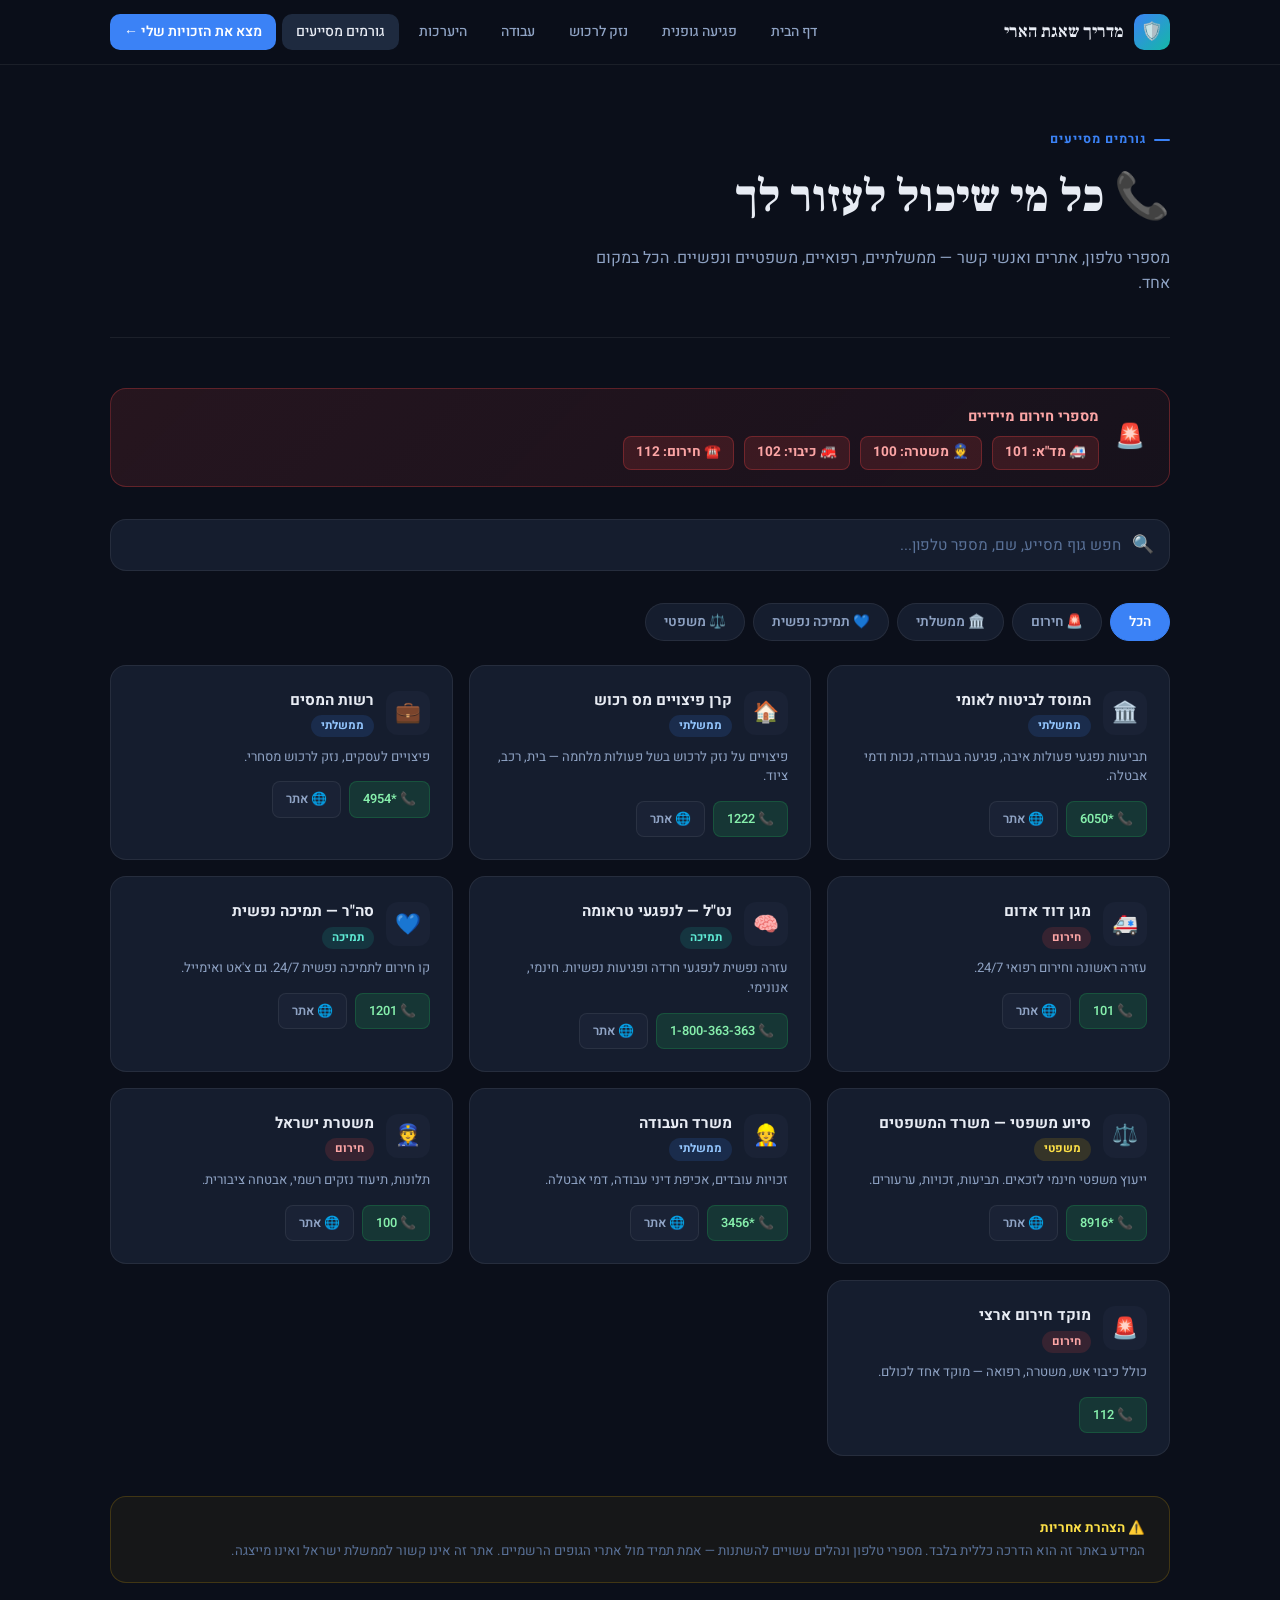
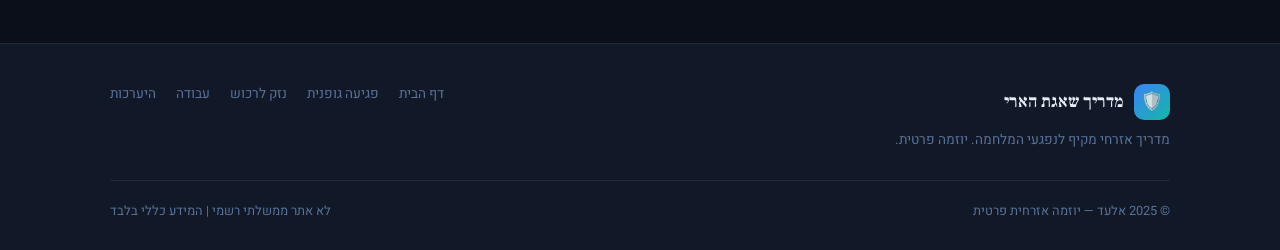
==== pages/contacts.html @ c68c6ce4 "Add files via upload" ====
<!DOCTYPE html>
<html lang="he" dir="rtl">
<head>
  <meta charset="UTF-8" />
  <meta name="viewport" content="width=device-width, initial-scale=1.0" />
  <title>גורמים מסייעים — מדריך שאגת הארי</title>
  <style>
/* ===== FONTS ===== */
@import url('https://fonts.googleapis.com/css2?family=Heebo:wght@300;400;500;600;700;800;900&family=Frank+Ruhl+Libre:wght@400;500;700;900&display=swap');

/* ===== VARIABLES ===== */
:root {
  --bg: #0b0f1a;
  --bg2: #111827;
  --bg3: #1a2235;
  --card: #151d2e;
  --card2: #1e2a3f;
  --border: rgba(255,255,255,0.07);
  --text: #e8ecf4;
  --text2: #8fa3c4;
  --text3: #5a7299;
  --blue: #3b82f6;
  --blue2: #1d4ed8;
  --teal: #14b8a6;
  --red: #ef4444;
  --orange: #f97316;
  --green: #22c55e;
  --yellow: #eab308;
  --gold: #f59e0b;
  --radius: 16px;
  --radius-sm: 10px;
  --shadow: 0 4px 24px rgba(0,0,0,0.4);
  --shadow-lg: 0 8px 48px rgba(0,0,0,0.6);
  --transition: 0.25s cubic-bezier(.4,0,.2,1);
  --font-display: 'Frank Ruhl Libre', serif;
  --font-body: 'Heebo', sans-serif;
}

/* ===== RESET ===== */
*, *::before, *::after { box-sizing: border-box; margin: 0; padding: 0; }
html { font-size: 16px; scroll-behavior: smooth; }
body {
  background: var(--bg);
  color: var(--text);
  font-family: var(--font-body);
  direction: rtl;
  line-height: 1.6;
  overflow-x: hidden;
}
a { color: inherit; text-decoration: none; }
ul { list-style: none; }
button { cursor: pointer; border: none; background: none; font-family: inherit; }
img { max-width: 100%; display: block; }

/* ===== SCROLLBAR ===== */
::-webkit-scrollbar { width: 6px; }
::-webkit-scrollbar-track { background: var(--bg); }
::-webkit-scrollbar-thumb { background: var(--border); border-radius: 3px; }

/* ===== LAYOUT ===== */
.container { max-width: 1100px; margin: 0 auto; padding: 0 20px; }
.section { padding: 60px 0; }
.section-sm { padding: 40px 0; }

/* ===== HEADER / NAV ===== */
.header {
  position: fixed;
  top: 0; left: 0; right: 0;
  z-index: 1000;
  background: rgba(11,15,26,0.92);
  backdrop-filter: blur(20px);
  border-bottom: 1px solid var(--border);
  transition: var(--transition);
}
.header-inner {
  display: flex;
  align-items: center;
  justify-content: space-between;
  height: 64px;
  gap: 20px;
}
.logo {
  display: flex;
  align-items: center;
  gap: 10px;
  font-family: var(--font-display);
  font-weight: 700;
  font-size: 1.1rem;
  color: var(--text);
  white-space: nowrap;
}
.logo-icon {
  width: 36px; height: 36px;
  background: linear-gradient(135deg, var(--blue), var(--teal));
  border-radius: 10px;
  display: flex; align-items: center; justify-content: center;
  font-size: 1.1rem;
}
.nav { display: flex; gap: 6px; align-items: center; }
.nav a {
  padding: 7px 14px;
  border-radius: var(--radius-sm);
  font-size: 0.875rem;
  font-weight: 500;
  color: var(--text2);
  transition: var(--transition);
}
.nav a:hover, .nav a.active {
  background: var(--card2);
  color: var(--text);
}
.nav-cta {
  background: var(--blue) !important;
  color: white !important;
  font-weight: 600 !important;
}
.nav-cta:hover { background: var(--blue2) !important; }
.nav-mobile-toggle {
  display: none;
  padding: 8px;
  border-radius: 8px;
  color: var(--text);
  font-size: 1.3rem;
}

/* ===== PAGE WRAPPER ===== */
.page-content { padding-top: 64px; }

/* ===== HERO ===== */
.hero {
  min-height: 92vh;
  display: flex;
  align-items: center;
  position: relative;
  overflow: hidden;
  padding: 80px 0 60px;
}
.hero-bg {
  position: absolute;
  inset: 0;
  background:
    radial-gradient(ellipse 80% 60% at 50% 0%, rgba(59,130,246,0.12) 0%, transparent 60%),
    radial-gradient(ellipse 50% 40% at 0% 100%, rgba(20,184,166,0.08) 0%, transparent 50%);
}
.hero-grid-lines {
  position: absolute;
  inset: 0;
  background-image:
    linear-gradient(rgba(255,255,255,0.02) 1px, transparent 1px),
    linear-gradient(90deg, rgba(255,255,255,0.02) 1px, transparent 1px);
  background-size: 60px 60px;
  mask-image: radial-gradient(ellipse 80% 80% at 50% 50%, black 0%, transparent 100%);
}
.hero-content {
  position: relative;
  z-index: 2;
  max-width: 720px;
}
.hero-badge {
  display: inline-flex;
  align-items: center;
  gap: 8px;
  background: rgba(59,130,246,0.15);
  border: 1px solid rgba(59,130,246,0.3);
  border-radius: 100px;
  padding: 6px 16px;
  font-size: 0.8rem;
  font-weight: 600;
  color: #93c5fd;
  margin-bottom: 24px;
  letter-spacing: 0.02em;
}
.hero-badge-dot {
  width: 6px; height: 6px;
  background: var(--blue);
  border-radius: 50%;
  animation: pulse 2s infinite;
}
@keyframes pulse {
  0%, 100% { opacity: 1; transform: scale(1); }
  50% { opacity: 0.5; transform: scale(0.8); }
}
.hero h1 {
  font-family: var(--font-display);
  font-size: clamp(2.2rem, 5vw, 3.5rem);
  font-weight: 900;
  line-height: 1.15;
  margin-bottom: 20px;
  color: var(--text);
}
.hero h1 span {
  background: linear-gradient(135deg, var(--blue), var(--teal));
  -webkit-background-clip: text;
  -webkit-text-fill-color: transparent;
  background-clip: text;
}
.hero-desc {
  font-size: 1.1rem;
  color: var(--text2);
  margin-bottom: 40px;
  max-width: 560px;
  line-height: 1.7;
}
.hero-actions { display: flex; gap: 12px; flex-wrap: wrap; margin-bottom: 48px; }
.btn {
  display: inline-flex; align-items: center; gap: 8px;
  padding: 13px 24px;
  border-radius: var(--radius-sm);
  font-weight: 600;
  font-size: 0.95rem;
  transition: var(--transition);
  cursor: pointer;
}
.btn-primary {
  background: var(--blue);
  color: white;
  box-shadow: 0 0 20px rgba(59,130,246,0.3);
}
.btn-primary:hover { background: var(--blue2); transform: translateY(-2px); box-shadow: 0 0 30px rgba(59,130,246,0.5); }
.btn-secondary {
  background: var(--card2);
  color: var(--text);
  border: 1px solid var(--border);
}
.btn-secondary:hover { background: var(--bg3); transform: translateY(-2px); }
.btn-danger { background: var(--red); color: white; }
.btn-danger:hover { background: #dc2626; transform: translateY(-2px); }
.btn-sm { padding: 8px 16px; font-size: 0.85rem; }

/* Quick action grid in hero */
.quick-actions {
  display: grid;
  grid-template-columns: repeat(auto-fill, minmax(180px, 1fr));
  gap: 12px;
}
.quick-action-btn {
  background: var(--card);
  border: 1px solid var(--border);
  border-radius: var(--radius);
  padding: 18px 16px;
  text-align: center;
  color: var(--text);
  transition: var(--transition);
  cursor: pointer;
  display: flex;
  flex-direction: column;
  align-items: center;
  gap: 10px;
}
.quick-action-btn:hover {
  background: var(--card2);
  border-color: rgba(59,130,246,0.4);
  transform: translateY(-3px);
  box-shadow: var(--shadow);
}
.quick-action-icon {
  font-size: 2rem;
  width: 52px; height: 52px;
  background: var(--bg3);
  border-radius: 14px;
  display: flex; align-items: center; justify-content: center;
}
.quick-action-label {
  font-size: 0.875rem;
  font-weight: 600;
  line-height: 1.3;
}

/* ===== CARDS ===== */
.card {
  background: var(--card);
  border: 1px solid var(--border);
  border-radius: var(--radius);
  padding: 28px;
  transition: var(--transition);
}
.card:hover {
  border-color: rgba(59,130,246,0.25);
  background: var(--card2);
}
.card-icon {
  font-size: 2rem;
  margin-bottom: 14px;
}
.card h3 {
  font-family: var(--font-display);
  font-size: 1.2rem;
  font-weight: 700;
  margin-bottom: 8px;
  color: var(--text);
}
.card p {
  font-size: 0.9rem;
  color: var(--text2);
  line-height: 1.6;
}
.card-grid {
  display: grid;
  grid-template-columns: repeat(auto-fill, minmax(280px, 1fr));
  gap: 20px;
}
.card-grid-2 {
  display: grid;
  grid-template-columns: repeat(auto-fill, minmax(340px, 1fr));
  gap: 20px;
}

/* ===== SECTION HEADER ===== */
.section-header { margin-bottom: 40px; }
.section-tag {
  display: inline-flex;
  align-items: center;
  gap: 8px;
  font-size: 0.78rem;
  font-weight: 700;
  letter-spacing: 0.08em;
  text-transform: uppercase;
  color: var(--blue);
  margin-bottom: 12px;
}
.section-tag::before {
  content: '';
  display: block;
  width: 16px; height: 2px;
  background: var(--blue);
  border-radius: 2px;
}
.section-header h2 {
  font-family: var(--font-display);
  font-size: clamp(1.6rem, 3vw, 2.3rem);
  font-weight: 900;
  margin-bottom: 12px;
  line-height: 1.2;
}
.section-header p {
  color: var(--text2);
  font-size: 1rem;
  max-width: 560px;
}

/* ===== WIZARD ===== */
.wizard-wrap {
  background: var(--card);
  border: 1px solid var(--border);
  border-radius: 24px;
  overflow: hidden;
  box-shadow: var(--shadow-lg);
}
.wizard-header {
  background: linear-gradient(135deg, var(--blue2), var(--blue));
  padding: 28px 32px;
  display: flex;
  align-items: center;
  gap: 14px;
}
.wizard-header h3 {
  font-family: var(--font-display);
  font-size: 1.3rem;
  font-weight: 700;
  color: white;
}
.wizard-header p { font-size: 0.875rem; color: rgba(255,255,255,0.7); margin-top: 2px; }
.wizard-body { padding: 32px; }
.wizard-progress {
  height: 4px;
  background: var(--bg3);
  border-radius: 2px;
  margin-bottom: 28px;
}
.wizard-progress-bar {
  height: 100%;
  background: linear-gradient(90deg, var(--blue), var(--teal));
  border-radius: 2px;
  transition: width 0.5s cubic-bezier(.4,0,.2,1);
}
.wizard-question {
  font-family: var(--font-display);
  font-size: 1.15rem;
  font-weight: 700;
  margin-bottom: 20px;
  color: var(--text);
}
.wizard-options { display: flex; flex-direction: column; gap: 10px; }
.wizard-option {
  background: var(--bg3);
  border: 1.5px solid var(--border);
  border-radius: var(--radius-sm);
  padding: 14px 18px;
  display: flex;
  align-items: center;
  gap: 14px;
  cursor: pointer;
  transition: var(--transition);
  text-align: right;
  font-size: 0.95rem;
  font-weight: 500;
  color: var(--text);
}
.wizard-option:hover {
  background: var(--card2);
  border-color: var(--blue);
  transform: translateX(-4px);
}
.wizard-option-icon { font-size: 1.4rem; flex-shrink: 0; }
.wizard-back {
  margin-top: 20px;
  color: var(--text3);
  font-size: 0.85rem;
  display: flex;
  align-items: center;
  gap: 6px;
  background: none;
  border: none;
  cursor: pointer;
  transition: var(--transition);
}
.wizard-back:hover { color: var(--text2); }

/* Wizard result */
.wizard-result { animation: fadeInUp 0.4s ease; }
@keyframes fadeInUp {
  from { opacity: 0; transform: translateY(20px); }
  to { opacity: 1; transform: translateY(0); }
}
.result-header {
  display: flex; align-items: center; gap: 14px;
  margin-bottom: 24px;
}
.result-icon {
  font-size: 2.5rem;
  width: 64px; height: 64px;
  background: var(--bg3);
  border-radius: 18px;
  display: flex; align-items: center; justify-content: center;
  flex-shrink: 0;
}
.result-title { font-family: var(--font-display); font-size: 1.4rem; font-weight: 900; }
.result-subtitle { font-size: 0.9rem; color: var(--text2); margin-top: 4px; }
.step-list { display: flex; flex-direction: column; gap: 10px; margin: 20px 0; }
.step-item {
  display: flex; align-items: flex-start; gap: 14px;
  background: var(--bg3);
  border-radius: var(--radius-sm);
  padding: 14px 16px;
  border-right: 3px solid var(--blue);
}
.step-num {
  width: 26px; height: 26px; min-width: 26px;
  background: var(--blue);
  border-radius: 50%;
  display: flex; align-items: center; justify-content: center;
  font-size: 0.78rem;
  font-weight: 700;
  color: white;
}
.step-text { font-size: 0.9rem; line-height: 1.5; }
.step-text strong { color: var(--text); display: block; margin-bottom: 2px; }
.step-text span { color: var(--text2); }
.result-contacts { display: flex; gap: 10px; flex-wrap: wrap; margin-top: 20px; }
.contact-chip {
  display: inline-flex; align-items: center; gap: 6px;
  background: var(--bg3);
  border: 1px solid var(--border);
  border-radius: 100px;
  padding: 6px 14px;
  font-size: 0.82rem;
  font-weight: 600;
  color: var(--text2);
  transition: var(--transition);
}
.contact-chip:hover {
  background: var(--card2);
  color: var(--text);
  border-color: var(--blue);
}
.contact-chip .chip-phone { color: var(--blue); font-weight: 700; }

/* ===== ALERT BANNER ===== */
.alert-banner {
  background: linear-gradient(135deg, rgba(239,68,68,0.12), rgba(239,68,68,0.05));
  border: 1px solid rgba(239,68,68,0.3);
  border-radius: var(--radius);
  padding: 16px 24px;
  display: flex;
  align-items: center;
  gap: 16px;
  margin-bottom: 32px;
}
.alert-banner-icon { font-size: 1.5rem; flex-shrink: 0; }
.alert-banner-text { font-size: 0.9rem; color: var(--text2); }
.alert-banner-text strong { color: #fca5a5; display: block; margin-bottom: 2px; }
.emergency-numbers { display: flex; gap: 10px; flex-wrap: wrap; margin-top: 10px; }
.emergency-num {
  display: inline-flex; align-items: center; gap: 6px;
  background: rgba(239,68,68,0.15);
  border: 1px solid rgba(239,68,68,0.3);
  border-radius: 8px;
  padding: 5px 12px;
  font-size: 0.85rem;
  font-weight: 700;
  color: #fca5a5;
}

/* ===== CONTACTS GRID ===== */
.contacts-grid {
  display: grid;
  grid-template-columns: repeat(auto-fill, minmax(260px, 1fr));
  gap: 16px;
}
.contact-card {
  background: var(--card);
  border: 1px solid var(--border);
  border-radius: var(--radius);
  padding: 22px;
  transition: var(--transition);
  display: flex;
  flex-direction: column;
  gap: 10px;
}
.contact-card:hover {
  background: var(--card2);
  border-color: rgba(59,130,246,0.3);
  transform: translateY(-3px);
  box-shadow: var(--shadow);
}
.contact-card-header { display: flex; align-items: center; gap: 12px; }
.contact-card-icon {
  font-size: 1.3rem;
  width: 44px; height: 44px;
  background: var(--bg3);
  border-radius: 12px;
  display: flex; align-items: center; justify-content: center;
}
.contact-card-name { font-weight: 700; font-size: 0.95rem; }
.contact-card-desc { font-size: 0.82rem; color: var(--text2); line-height: 1.5; }
.contact-card-actions { display: flex; gap: 8px; margin-top: 4px; }
.contact-btn {
  display: inline-flex; align-items: center; gap: 5px;
  padding: 7px 13px;
  border-radius: 8px;
  font-size: 0.8rem;
  font-weight: 600;
  transition: var(--transition);
}
.contact-btn-call {
  background: rgba(34,197,94,0.15);
  color: #86efac;
  border: 1px solid rgba(34,197,94,0.2);
}
.contact-btn-call:hover { background: rgba(34,197,94,0.25); }
.contact-btn-web {
  background: var(--bg3);
  color: var(--text2);
  border: 1px solid var(--border);
}
.contact-btn-web:hover { background: var(--card2); color: var(--text); }
.contact-category-badge {
  display: inline-block;
  padding: 2px 10px;
  border-radius: 100px;
  font-size: 0.72rem;
  font-weight: 700;
  margin-top: 2px;
}
.cat-ממשלתי { background: rgba(59,130,246,0.15); color: #93c5fd; }
.cat-חירום { background: rgba(239,68,68,0.15); color: #fca5a5; }
.cat-תמיכה { background: rgba(20,184,166,0.15); color: #5eead4; }
.cat-משפטי { background: rgba(234,179,8,0.15); color: #fde047; }

/* ===== FILTER TABS ===== */
.filter-tabs { display: flex; gap: 8px; flex-wrap: wrap; margin-bottom: 24px; }
.filter-tab {
  padding: 8px 18px;
  border-radius: 100px;
  font-size: 0.85rem;
  font-weight: 600;
  background: var(--card);
  border: 1px solid var(--border);
  color: var(--text2);
  cursor: pointer;
  transition: var(--transition);
}
.filter-tab:hover, .filter-tab.active {
  background: var(--blue);
  color: white;
  border-color: var(--blue);
}

/* ===== FAQ ===== */
.faq-list { display: flex; flex-direction: column; gap: 8px; }
.faq-item {
  background: var(--card);
  border: 1px solid var(--border);
  border-radius: var(--radius-sm);
  overflow: hidden;
  transition: var(--transition);
}
.faq-item.open { border-color: rgba(59,130,246,0.3); }
.faq-question {
  padding: 18px 22px;
  display: flex;
  justify-content: space-between;
  align-items: center;
  cursor: pointer;
  font-weight: 600;
  font-size: 0.95rem;
  gap: 12px;
  transition: var(--transition);
}
.faq-question:hover { background: var(--card2); }
.faq-chevron {
  flex-shrink: 0;
  width: 24px; height: 24px;
  background: var(--bg3);
  border-radius: 6px;
  display: flex; align-items: center; justify-content: center;
  font-size: 0.7rem;
  color: var(--text3);
  transition: transform var(--transition);
}
.faq-item.open .faq-chevron { transform: rotate(180deg); color: var(--blue); background: rgba(59,130,246,0.15); }
.faq-answer {
  display: none;
  padding: 0 22px 18px;
  font-size: 0.9rem;
  color: var(--text2);
  line-height: 1.7;
  border-top: 1px solid var(--border);
  padding-top: 16px;
}
.faq-item.open .faq-answer { display: block; }

/* ===== CHECKLIST ===== */
.checklist { display: flex; flex-direction: column; gap: 10px; }
.checklist-item {
  display: flex; align-items: flex-start; gap: 12px;
  padding: 14px 16px;
  background: var(--card);
  border: 1px solid var(--border);
  border-radius: var(--radius-sm);
  cursor: pointer;
  transition: var(--transition);
}
.checklist-item.done { opacity: 0.5; }
.checklist-item.done .checklist-label { text-decoration: line-through; color: var(--text3); }
.checklist-box {
  width: 22px; height: 22px; min-width: 22px;
  border: 2px solid var(--border);
  border-radius: 6px;
  display: flex; align-items: center; justify-content: center;
  transition: var(--transition);
  margin-top: 1px;
}
.checklist-item.done .checklist-box {
  background: var(--green);
  border-color: var(--green);
}
.checklist-label { font-size: 0.9rem; line-height: 1.5; }

/* ===== TIMELINE ===== */
.timeline { position: relative; padding-right: 28px; }
.timeline::before {
  content: '';
  position: absolute;
  right: 9px; top: 0; bottom: 0;
  width: 2px;
  background: linear-gradient(to bottom, var(--blue), var(--teal), transparent);
}
.timeline-item {
  position: relative;
  padding-bottom: 28px;
}
.timeline-item::before {
  content: '';
  position: absolute;
  right: -28px;
  top: 4px;
  width: 12px; height: 12px;
  background: var(--blue);
  border-radius: 50%;
  border: 2px solid var(--bg);
}
.timeline-time {
  font-size: 0.78rem;
  font-weight: 700;
  color: var(--blue);
  letter-spacing: 0.04em;
  margin-bottom: 4px;
}
.timeline-title { font-weight: 700; margin-bottom: 4px; }
.timeline-desc { font-size: 0.88rem; color: var(--text2); line-height: 1.6; }

/* ===== SEARCH ===== */
.search-bar {
  position: relative;
  margin-bottom: 32px;
}
.search-input {
  width: 100%;
  background: var(--card);
  border: 1px solid var(--border);
  border-radius: var(--radius);
  padding: 14px 48px 14px 18px;
  font-family: var(--font-body);
  font-size: 0.95rem;
  color: var(--text);
  transition: var(--transition);
  direction: rtl;
}
.search-input:focus {
  outline: none;
  border-color: var(--blue);
  box-shadow: 0 0 0 3px rgba(59,130,246,0.1);
}
.search-input::placeholder { color: var(--text3); }
.search-icon {
  position: absolute;
  right: 16px; top: 50%;
  transform: translateY(-50%);
  color: var(--text3);
  pointer-events: none;
  font-size: 1.1rem;
}

/* ===== DISCLAIMER ===== */
.disclaimer {
  background: rgba(234,179,8,0.05);
  border: 1px solid rgba(234,179,8,0.2);
  border-radius: var(--radius);
  padding: 20px 24px;
  font-size: 0.83rem;
  color: var(--text3);
  line-height: 1.7;
}
.disclaimer strong { color: #fde047; }

/* ===== FOOTER ===== */
footer {
  background: var(--bg2);
  border-top: 1px solid var(--border);
  padding: 40px 0 28px;
  margin-top: 60px;
}
.footer-inner {
  display: grid;
  grid-template-columns: 1fr auto;
  gap: 40px;
  align-items: start;
  margin-bottom: 28px;
}
.footer-brand p {
  font-size: 0.85rem;
  color: var(--text3);
  margin-top: 10px;
  max-width: 340px;
  line-height: 1.6;
}
.footer-links { display: flex; gap: 20px; flex-wrap: wrap; }
.footer-links a {
  font-size: 0.85rem;
  color: var(--text3);
  transition: var(--transition);
}
.footer-links a:hover { color: var(--text2); }
.footer-bottom {
  border-top: 1px solid var(--border);
  padding-top: 20px;
  display: flex;
  justify-content: space-between;
  align-items: center;
  font-size: 0.8rem;
  color: var(--text3);
  flex-wrap: wrap;
  gap: 10px;
}

/* ===== PAGES ===== */
.page-hero {
  padding: 60px 0 40px;
  border-bottom: 1px solid var(--border);
  margin-bottom: 50px;
}
.page-hero h1 {
  font-family: var(--font-display);
  font-size: clamp(1.8rem, 4vw, 2.8rem);
  font-weight: 900;
  margin-bottom: 12px;
}
.page-hero p { color: var(--text2); max-width: 600px; }

/* Incident page */
.incident-page-wrap {
  display: grid;
  grid-template-columns: 280px 1fr;
  gap: 32px;
  align-items: start;
}
.incident-sidebar {
  background: var(--card);
  border: 1px solid var(--border);
  border-radius: var(--radius);
  padding: 20px;
  position: sticky;
  top: 84px;
}
.incident-sidebar h4 {
  font-size: 0.8rem;
  font-weight: 700;
  letter-spacing: 0.06em;
  text-transform: uppercase;
  color: var(--text3);
  margin-bottom: 14px;
}
.sidebar-nav-link {
  display: flex;
  align-items: center;
  gap: 10px;
  padding: 9px 12px;
  border-radius: 8px;
  font-size: 0.875rem;
  font-weight: 500;
  color: var(--text2);
  transition: var(--transition);
  margin-bottom: 2px;
}
.sidebar-nav-link:hover, .sidebar-nav-link.active {
  background: var(--bg3);
  color: var(--text);
}
.sidebar-nav-link.active { border-right: 3px solid var(--blue); }

/* Content blocks */
.content-section { margin-bottom: 40px; }
.content-section h3 {
  font-family: var(--font-display);
  font-size: 1.25rem;
  font-weight: 800;
  margin-bottom: 16px;
  color: var(--text);
  display: flex;
  align-items: center;
  gap: 10px;
}
.info-box {
  background: rgba(59,130,246,0.08);
  border: 1px solid rgba(59,130,246,0.2);
  border-radius: var(--radius-sm);
  padding: 16px 20px;
  font-size: 0.9rem;
  color: var(--text2);
  line-height: 1.7;
  margin-bottom: 16px;
}
.info-box.warning {
  background: rgba(249,115,22,0.08);
  border-color: rgba(249,115,22,0.25);
}
.info-box.danger {
  background: rgba(239,68,68,0.08);
  border-color: rgba(239,68,68,0.25);
}
.info-box.success {
  background: rgba(34,197,94,0.08);
  border-color: rgba(34,197,94,0.25);
}

/* ===== PREP PAGE GRID ===== */
.prep-grid {
  display: grid;
  grid-template-columns: repeat(auto-fill, minmax(240px, 1fr));
  gap: 16px;
}
.prep-card {
  background: var(--card);
  border: 1px solid var(--border);
  border-radius: var(--radius);
  padding: 22px;
  transition: var(--transition);
}
.prep-card:hover {
  background: var(--card2);
  border-color: rgba(20,184,166,0.3);
  transform: translateY(-3px);
}
.prep-card-icon {
  font-size: 1.8rem;
  margin-bottom: 12px;
  display: block;
}
.prep-card h4 { font-weight: 700; margin-bottom: 8px; }
.prep-card ul { list-style: none; }
.prep-card ul li {
  font-size: 0.85rem;
  color: var(--text2);
  padding: 4px 0;
  display: flex;
  align-items: flex-start;
  gap: 6px;
}
.prep-card ul li::before { content: '✓'; color: var(--teal); flex-shrink: 0; margin-top: 1px; }

/* ===== STATS BAR ===== */
.stats-bar {
  display: grid;
  grid-template-columns: repeat(auto-fit, minmax(160px, 1fr));
  gap: 1px;
  background: var(--border);
  border: 1px solid var(--border);
  border-radius: var(--radius);
  overflow: hidden;
  margin-bottom: 48px;
}
.stat-item {
  background: var(--card);
  padding: 22px;
  text-align: center;
}
.stat-num {
  font-family: var(--font-display);
  font-size: 2rem;
  font-weight: 900;
  color: var(--text);
  display: block;
}
.stat-label { font-size: 0.8rem; color: var(--text3); margin-top: 4px; }

/* ===== MOBILE MENU ===== */
.mobile-nav {
  display: none;
  position: fixed;
  inset: 0;
  z-index: 999;
  background: rgba(11,15,26,0.97);
  backdrop-filter: blur(20px);
  flex-direction: column;
  align-items: center;
  justify-content: center;
  gap: 12px;
}
.mobile-nav.open { display: flex; }
.mobile-nav a {
  font-family: var(--font-display);
  font-size: 1.5rem;
  font-weight: 700;
  color: var(--text2);
  transition: var(--transition);
}
.mobile-nav a:hover { color: var(--text); }
.mobile-nav-close {
  position: absolute;
  top: 20px; left: 20px;
  font-size: 1.4rem;
  color: var(--text3);
  cursor: pointer;
}

/* ===== ANIMATIONS ===== */
.fade-in {
  opacity: 0;
  transform: translateY(20px);
  animation: fadeInUp 0.5s ease forwards;
}
.fade-in-delay-1 { animation-delay: 0.1s; }
.fade-in-delay-2 { animation-delay: 0.2s; }
.fade-in-delay-3 { animation-delay: 0.3s; }

/* ===== UTILITIES ===== */
.text-center { text-align: center; }
.mb-8 { margin-bottom: 8px; }
.mb-16 { margin-bottom: 16px; }
.mb-24 { margin-bottom: 24px; }
.mb-32 { margin-bottom: 32px; }
.mt-20 { margin-top: 20px; }
.hidden { display: none !important; }

/* ===== RESPONSIVE ===== */
@media (max-width: 900px) {
  .incident-page-wrap { grid-template-columns: 1fr; }
  .incident-sidebar { position: static; }
}
@media (max-width: 768px) {
  .nav { display: none; }
  .nav-mobile-toggle { display: block; }
  .hero { padding-top: 40px; }
  .hero h1 { font-size: 2rem; }
  .footer-inner { grid-template-columns: 1fr; }
  .stats-bar { grid-template-columns: repeat(2, 1fr); }
  .quick-actions { grid-template-columns: repeat(2, 1fr); }
}
@media (max-width: 480px) {
  .container { padding: 0 16px; }
  .card { padding: 20px; }
  .wizard-body { padding: 20px; }
  .quick-actions { grid-template-columns: repeat(2, 1fr); }
  .stats-bar { grid-template-columns: repeat(2, 1fr); }
  .hero-actions { flex-direction: column; }
  .hero-actions .btn { justify-content: center; }
}

/* ===== PRINT STYLES ===== */
@media print {
  .header, footer, .wizard-wrap, .hero-bg, .hero-grid-lines { display: none !important; }
  body { background: white; color: black; }
  .card, .checklist-item { background: #f5f5f5; border: 1px solid #ddd; }
}

</style>
  <link rel="icon" href="data:image/svg+xml,<svg xmlns='http://www.w3.org/2000/svg' viewBox='0 0 100 100'><text y='.9em' font-size='90'>🛡️</text></svg>" />
</head>
<body>

<header class="header">
  <div class="container">
    <div class="header-inner">
      <a href="../index.html" class="logo">
        <div class="logo-icon">🛡️</div>
        מדריך שאגת הארי
      </a>
      <nav class="nav">
        <a href="../index.html">דף הבית</a>
        <a href="injury.html">פגיעה גופנית</a>
        <a href="property.html">נזק לרכוש</a>
        <a href="work.html">עבודה</a>
        <a href="prepare.html">היערכות</a>
        <a href="contacts.html" class="active">גורמים מסייעים</a>
        <a href="../index.html#wizard" class="nav-cta btn">מצא את הזכויות שלי ←</a>
      </nav>
      <button class="nav-mobile-toggle">☰</button>
    </div>
  </div>
</header>

<div class="mobile-nav" id="mobile-nav">
  <span class="mobile-nav-close">✕</span>
  <a href="../index.html">דף הבית</a>
  <a href="injury.html">פגיעה גופנית</a>
  <a href="property.html">נזק לרכוש</a>
  <a href="work.html">עבודה</a>
  <a href="prepare.html">היערכות</a>
  <a href="contacts.html">גורמים מסייעים</a>
</div>

<div class="page-content">
  <div class="container">
    <div class="page-hero">
      <div class="section-tag">גורמים מסייעים</div>
      <h1>📞 כל מי שיכול לעזור לך</h1>
      <p>מספרי טלפון, אתרים ואנשי קשר — ממשלתיים, רפואיים, משפטיים ונפשיים. הכל במקום אחד.</p>
    </div>

    <!-- EMERGENCY BLOCK -->
    <div class="alert-banner" style="margin-bottom:32px">
      <div class="alert-banner-icon">🚨</div>
      <div class="alert-banner-text">
        <strong>מספרי חירום מיידיים</strong>
        <div class="emergency-numbers" style="margin-top:8px">
          <a href="tel:101" class="emergency-num">🚑 מד"א: 101</a>
          <a href="tel:100" class="emergency-num">👮 משטרה: 100</a>
          <a href="tel:102" class="emergency-num">🚒 כיבוי: 102</a>
          <a href="tel:112" class="emergency-num">☎️ חירום: 112</a>
        </div>
      </div>
    </div>

    <!-- SEARCH -->
    <div class="search-bar">
      <span class="search-icon">🔍</span>
      <input type="text" class="search-input" id="search-input" placeholder="חפש גוף מסייע, שם, מספר טלפון..." />
    </div>

    <!-- FILTER TABS -->
    <div class="filter-tabs">
      <button class="filter-tab active" data-filter="כל">הכל</button>
      <button class="filter-tab" data-filter="חירום">🚨 חירום</button>
      <button class="filter-tab" data-filter="ממשלתי">🏛️ ממשלתי</button>
      <button class="filter-tab" data-filter="תמיכה">💙 תמיכה נפשית</button>
      <button class="filter-tab" data-filter="משפטי">⚖️ משפטי</button>
    </div>

    <!-- CONTACTS GRID — loaded by JS -->
    <div class="contacts-grid" id="contacts-grid">
      <!-- Populated by JS from resources.json -->
      <!-- Fallback static cards if JS fails -->
      <div class="contact-card" data-searchable>
        <div class="contact-card-header">
          <div class="contact-card-icon">🏛️</div>
          <div>
            <div class="contact-card-name">המוסד לביטוח לאומי</div>
            <span class="contact-category-badge cat-ממשלתי">ממשלתי</span>
          </div>
        </div>
        <div class="contact-card-desc">תביעות נפגעי פעולות איבה, פגיעה בעבודה, נכות ודמי אבטלה.</div>
        <div class="contact-card-actions">
          <a href="tel:*6050" class="contact-btn contact-btn-call">📞 *6050</a>
          <a href="https://www.btl.gov.il" target="_blank" class="contact-btn contact-btn-web">🌐 אתר</a>
        </div>
      </div>
      <div class="contact-card" data-searchable>
        <div class="contact-card-header">
          <div class="contact-card-icon">🏠</div>
          <div>
            <div class="contact-card-name">קרן פיצויים מס רכוש</div>
            <span class="contact-category-badge cat-ממשלתי">ממשלתי</span>
          </div>
        </div>
        <div class="contact-card-desc">פיצויים על נזק לרכוש בשל פעולות מלחמה — בית, רכב, ציוד.</div>
        <div class="contact-card-actions">
          <a href="tel:1222" class="contact-btn contact-btn-call">📞 1222</a>
          <a href="https://www.gov.il" target="_blank" class="contact-btn contact-btn-web">🌐 אתר</a>
        </div>
      </div>
      <div class="contact-card" data-searchable>
        <div class="contact-card-header">
          <div class="contact-card-icon">💼</div>
          <div>
            <div class="contact-card-name">רשות המסים</div>
            <span class="contact-category-badge cat-ממשלתי">ממשלתי</span>
          </div>
        </div>
        <div class="contact-card-desc">פיצויים לעסקים, נזק לרכוש מסחרי.</div>
        <div class="contact-card-actions">
          <a href="tel:*4954" class="contact-btn contact-btn-call">📞 *4954</a>
          <a href="https://www.taxes.gov.il" target="_blank" class="contact-btn contact-btn-web">🌐 אתר</a>
        </div>
      </div>
      <div class="contact-card" data-searchable>
        <div class="contact-card-header">
          <div class="contact-card-icon">🚑</div>
          <div>
            <div class="contact-card-name">מגן דוד אדום</div>
            <span class="contact-category-badge cat-חירום">חירום</span>
          </div>
        </div>
        <div class="contact-card-desc">עזרה ראשונה וחירום רפואי 24/7.</div>
        <div class="contact-card-actions">
          <a href="tel:101" class="contact-btn contact-btn-call">📞 101</a>
          <a href="https://www.mdais.org" target="_blank" class="contact-btn contact-btn-web">🌐 אתר</a>
        </div>
      </div>
      <div class="contact-card" data-searchable>
        <div class="contact-card-header">
          <div class="contact-card-icon">🧠</div>
          <div>
            <div class="contact-card-name">נט"ל — לנפגעי טראומה</div>
            <span class="contact-category-badge cat-תמיכה">תמיכה</span>
          </div>
        </div>
        <div class="contact-card-desc">עזרה נפשית לנפגעי חרדה ופגיעות נפשיות. חינמי, אנונימי.</div>
        <div class="contact-card-actions">
          <a href="tel:1-800-363-363" class="contact-btn contact-btn-call">📞 1-800-363-363</a>
          <a href="https://www.natal.org.il" target="_blank" class="contact-btn contact-btn-web">🌐 אתר</a>
        </div>
      </div>
      <div class="contact-card" data-searchable>
        <div class="contact-card-header">
          <div class="contact-card-icon">💙</div>
          <div>
            <div class="contact-card-name">סה"ר — תמיכה נפשית</div>
            <span class="contact-category-badge cat-תמיכה">תמיכה</span>
          </div>
        </div>
        <div class="contact-card-desc">קו חירום לתמיכה נפשית 24/7. גם צ'אט ואימייל.</div>
        <div class="contact-card-actions">
          <a href="tel:1201" class="contact-btn contact-btn-call">📞 1201</a>
          <a href="https://www.sahar.org.il" target="_blank" class="contact-btn contact-btn-web">🌐 אתר</a>
        </div>
      </div>
      <div class="contact-card" data-searchable>
        <div class="contact-card-header">
          <div class="contact-card-icon">⚖️</div>
          <div>
            <div class="contact-card-name">סיוע משפטי — משרד המשפטים</div>
            <span class="contact-category-badge cat-משפטי">משפטי</span>
          </div>
        </div>
        <div class="contact-card-desc">ייעוץ משפטי חינמי לזכאים. תביעות, זכויות, ערעורים.</div>
        <div class="contact-card-actions">
          <a href="tel:*8916" class="contact-btn contact-btn-call">📞 *8916</a>
          <a href="https://www.gov.il" target="_blank" class="contact-btn contact-btn-web">🌐 אתר</a>
        </div>
      </div>
      <div class="contact-card" data-searchable>
        <div class="contact-card-header">
          <div class="contact-card-icon">👷</div>
          <div>
            <div class="contact-card-name">משרד העבודה</div>
            <span class="contact-category-badge cat-ממשלתי">ממשלתי</span>
          </div>
        </div>
        <div class="contact-card-desc">זכויות עובדים, אכיפת דיני עבודה, דמי אבטלה.</div>
        <div class="contact-card-actions">
          <a href="tel:*3456" class="contact-btn contact-btn-call">📞 *3456</a>
          <a href="https://www.gov.il" target="_blank" class="contact-btn contact-btn-web">🌐 אתר</a>
        </div>
      </div>
      <div class="contact-card" data-searchable>
        <div class="contact-card-header">
          <div class="contact-card-icon">👮</div>
          <div>
            <div class="contact-card-name">משטרת ישראל</div>
            <span class="contact-category-badge cat-חירום">חירום</span>
          </div>
        </div>
        <div class="contact-card-desc">תלונות, תיעוד נזקים רשמי, אבטחה ציבורית.</div>
        <div class="contact-card-actions">
          <a href="tel:100" class="contact-btn contact-btn-call">📞 100</a>
          <a href="https://www.police.gov.il" target="_blank" class="contact-btn contact-btn-web">🌐 אתר</a>
        </div>
      </div>
      <div class="contact-card" data-searchable>
        <div class="contact-card-header">
          <div class="contact-card-icon">🚨</div>
          <div>
            <div class="contact-card-name">מוקד חירום ארצי</div>
            <span class="contact-category-badge cat-חירום">חירום</span>
          </div>
        </div>
        <div class="contact-card-desc">כולל כיבוי אש, משטרה, רפואה — מוקד אחד לכולם.</div>
        <div class="contact-card-actions">
          <a href="tel:112" class="contact-btn contact-btn-call">📞 112</a>
        </div>
      </div>
    </div>

    <div class="disclaimer" style="margin-top:40px">
      <strong>⚠️ הצהרת אחריות</strong><br />
      המידע באתר זה הוא הדרכה כללית בלבד. מספרי טלפון ונהלים עשויים להשתנות — אמת תמיד מול אתרי הגופים הרשמיים.
      אתר זה אינו קשור לממשלת ישראל ואינו מייצגה.
    </div>
  </div>
</div>

<footer>
  <div class="container">
    <div class="footer-inner">
      <div class="footer-brand">
        <div class="logo"><div class="logo-icon">🛡️</div> מדריך שאגת הארי</div>
        <p>מדריך אזרחי מקיף לנפגעי המלחמה. יוזמה פרטית.</p>
      </div>
      <div class="footer-links">
        <a href="../index.html">דף הבית</a>
        <a href="injury.html">פגיעה גופנית</a>
        <a href="property.html">נזק לרכוש</a>
        <a href="work.html">עבודה</a>
        <a href="prepare.html">היערכות</a>
      </div>
    </div>
    <div class="footer-bottom">
      <span>© 2025 אלעד — יוזמה אזרחית פרטית</span>
      <span>לא אתר ממשלתי רשמי | המידע כללי בלבד</span>
    </div>
  </div>
</footer>

<script>
// ===== DATA =====
const WIZARD_TREE = {
  start: {
    question: "מה קרה לך?",
    options: [
      { text: "נפגעתי פיזית", icon: "🤕", next: "injury_type" },
      { text: "הבית / הנכס שלי ניזוק", icon: "🏠", next: "property_type" },
      { text: "הרכב שלי ניזוק", icon: "🚗", next: "vehicle" },
      { text: "יש לי בעיות בעבודה", icon: "💼", next: "work_type" },
      { text: "עסק שלי נפגע", icon: "🏪", next: "business" },
      { text: "נזק נפשי / חרדה", icon: "🧠", next: "mental" }
    ]
  },
  injury_type: {
    question: "מה סוג הפגיעה?",
    options: [
      { text: "נפצעתי מרסיסים / פגז", icon: "💥", next: "result_injury_shrapnel" },
      { text: "נפגעתי בריצה למרחב מוגן", icon: "🏃", next: "result_injury_shelter" },
      { text: "גל הדף / לחץ", icon: "💨", next: "result_injury_blast" },
      { text: "חרדה חריפה / התקף פאניקה", icon: "😰", next: "result_mental_acute" }
    ]
  },
  property_type: {
    question: "מה נפגע?",
    options: [
      { text: "פגיעה ישירה / שריפה", icon: "🔥", next: "result_property_direct" },
      { text: "נזק מגל הדף (שמשות, קירות)", icon: "🪟", next: "result_property_blast" },
      { text: "דירה שכורה", icon: "🏢", next: "result_property_rented" },
      { text: "ציוד אישי בדירה", icon: "📦", next: "result_property_contents" }
    ]
  },
  vehicle: {
    question: "מה קרה לרכב?",
    options: [
      { text: "נפגע / נשרף / רסיסים", icon: "🔥", next: "result_vehicle_damaged" },
      { text: "תאונה בגלל ריצה למרחב מוגן", icon: "💥", next: "result_vehicle_accident" }
    ]
  },
  work_type: {
    question: "מה הבעיה בעבודה?",
    options: [
      { text: "לא יכול להגיע לעבודה", icon: "🚫", next: "result_work_absence" },
      { text: "פוטרתי / חל\"ת בגלל המלחמה", icon: "📋", next: "result_work_fired" },
      { text: "המעסיק לא משלם", icon: "💰", next: "result_work_unpaid" }
    ]
  },
  business: {
    question: null,
    result: "business"
  },
  mental: {
    question: null,
    result: "mental"
  }
};

const WIZARD_RESULTS = {
  result_injury_shrapnel: {
    icon: "🚨",
    title: "פגיעת רסיסים / פגז",
    subtitle: "זכאי לפיצויים מביטוח לאומי כנפגע פעולת איבה",
    urgency: "danger",
    steps: [
      { title: "פנה לחדר מיון מיד", desc: "קבל אישור רפואי המציין במפורש שמדובר בפגיעת פעולת איבה. שמור את כל המסמכים." },
      { title: "הגש תביעה לביטוח לאומי", desc: "תביעה כ'נפגע פעולות איבה' - מזכה בטיפול רפואי, דמי מחלה ופיצויים. יש לך 12 חודשים." },
      { title: "תעד את הפציעה", desc: "צלם את הפציעה, שמור חשבוניות רפואיות, ורשום בדיוק מה קרה, מתי ואיפה." },
      { title: "שכור עו\"ד נזקי גוף", desc: "בתביעות נזקי גוף כדאי לעבוד עם עו\"ד המתמחה בתביעות נגד המדינה." }
    ],
    contacts: [
      { name: "ביטוח לאומי", phone: "*6050" },
      { name: "מד\"א חירום", phone: "101" }
    ]
  },
  result_injury_shelter: {
    icon: "🏃",
    title: "פגיעה בריצה למרחב מוגן",
    subtitle: "ייתכן ותוכר כנפגע פעולת איבה - תלוי בנסיבות",
    urgency: "warning",
    steps: [
      { title: "פנה לקבלת טיפול רפואי", desc: "קבל תיעוד רפואי המציין שהפציעה נגרמה כתוצאה ישירה מהתרעת אזעקה." },
      { title: "הגש תביעה לביטוח לאומי", desc: "ביטוח לאומי מכיר בחלק מהמקרים האלו. הגש תביעה ואל תוותר מראש. ניתן לערער." },
      { title: "ציין את הנסיבות במדויק", desc: "חשוב לציין שהפגיעה אירעה במהלך ריצה למרחב מוגן בעקבות אזעקה מאושרת." },
      { title: "בקש עדים", desc: "אם היו עדים לאירוע, שמור את פרטיהם - זה יחזק את התביעה שלך." }
    ],
    contacts: [
      { name: "ביטוח לאומי", phone: "*6050" },
      { name: "סיוע משפטי", phone: "*8916" }
    ]
  },
  result_injury_blast: {
    icon: "💨",
    title: "פגיעה מגל הדף",
    subtitle: "זכאי לטיפול ותביעה כנפגע פעולת איבה",
    urgency: "warning",
    steps: [
      { title: "פנה לרופא מיד", desc: "גל הדף יכול לגרום לנזקי שמיעה, ריאות ומוח שאינם נראים לעין. חשוב לבדוק." },
      { title: "תעד את המיקום בזמן האירוע", desc: "רשום את הכתובת המדויקת, שעה ותאריך. ייתכן שיהיה צורך בחוות דעת טכנית." },
      { title: "הגש תביעה לביטוח לאומי", desc: "פגיעות גל הדף מוכרות כפגיעת פעולת איבה כשמוכח קשר ישיר." },
      { title: "בדיקת שמיעה ונוירולוגית", desc: "בקש בדיקות ספציפיות - נזק שמיעה ונזק נוירולוגי עשויים להתגלות רק לאחר מספר ימים." }
    ],
    contacts: [
      { name: "ביטוח לאומי", phone: "*6050" },
      { name: "מד\"א", phone: "101" }
    ]
  },
  result_mental_acute: {
    icon: "💙",
    title: "חרדה חריפה / פגיעה נפשית",
    subtitle: "פגיעות נפשיות מוכרות ויש לך זכויות מלאות",
    urgency: "info",
    steps: [
      { title: "פנה לקבלת עזרה מיידית", desc: "צור קשר עם נט\"ל (1-800-363-363) או סה\"ר (1201). פנייה ראשונה לא מחייבת אותך לכלום." },
      { title: "בקש אשפוז / טיפול ברפואה ציבורית", desc: "ביטוח הבריאות מכסה טיפול פסיכיאטרי ופסיכולוגי. בקש הפניה מרופא המשפחה." },
      { title: "תעד פניות ואבחונים", desc: "שמור תיעוד של כל פנייה לטיפול - יהיה נחוץ לתביעה." },
      { title: "שקול תביעה לביטוח לאומי", desc: "נכות נפשית הנגרמת מפעולת מלחמה מוכרת - ייעץ עם עו\"ד." }
    ],
    contacts: [
      { name: "נט\"ל", phone: "1-800-363-363" },
      { name: "סה\"ר", phone: "1201" }
    ]
  },
  result_property_direct: {
    icon: "🏚️",
    title: "פגיעה ישירה בנכס",
    subtitle: "פנה מיד לקרן פיצויים מס רכוש",
    urgency: "danger",
    steps: [
      { title: "אל תיכנס לנכס לפני קבלת אישור", desc: "יש לבקש בדיקת בטיחות מהרשות המקומית לפני כניסה לנכס שנפגע." },
      { title: "צלם את הנזק לפני כל תיקון", desc: "תיעוד חזותי מפורט הוא הבסיס לתביעה. צלם מכל זווית, כולל הנזק הפנימי." },
      { title: "הגש תביעה לקרן פיצויים מס רכוש", desc: "מגישים דרך רשות המסים. יש לעשות זאת תוך 3 חודשים מיום הנזק. הטפסים באתר gov.il." },
      { title: "הזמן שמאי מוסמך", desc: "ממליצים לשכור שמאי רכוש פרטי בנוסף לשמאי של הרשות - לבקרה על שווי הנזק." },
      { title: "שמור כל קבלה", desc: "הוצאות פינוי, אחסון, מגורים זמניים - כל אלו עשויים להיות ניתנים לפיצוי." }
    ],
    contacts: [
      { name: "קרן פיצויים מס רכוש", phone: "1222" },
      { name: "רשות המסים", phone: "*4954" }
    ]
  },
  result_property_blast: {
    icon: "🪟",
    title: "נזק מגל הדף",
    subtitle: "שמשות שבורות, קירות סדוקים, דלתות - הכל ניתן לתביעה",
    urgency: "warning",
    steps: [
      { title: "תעד לפני תיקון", desc: "צלם כל נזק לפני שמזמינים תיקון. שמור ווטסאפ, מסרונים, תמונות עם חותמת תאריך." },
      { title: "פנה לחברת הביטוח שלך", desc: "ראשית פנה לביטוח הדירה. בדוק אם יש כיסוי למלחמה בפוליסה." },
      { title: "הגש תביעה לקרן פיצויים", desc: "גם אם יש ביטוח, ניתן להגיש לקרן פיצויים. ייתכן כיסוי על הפרשים." },
      { title: "הגש תוך 3 חודשים", desc: "המועד האחרון לתביעה הוא 3 חודשים מיום הנזק. אל תחכה." }
    ],
    contacts: [
      { name: "קרן פיצויים מס רכוש", phone: "1222" }
    ]
  },
  result_property_rented: {
    icon: "🏢",
    title: "דירה שכורה שניזוקה",
    subtitle: "הבעלים מגיש על המבנה - אתה על התכולה",
    urgency: "info",
    steps: [
      { title: "הודע לבעל הדירה מיד", desc: "שלח הודעה בכתב (ווטסאפ מספיק) עם תמונות. תעד את התקשורת." },
      { title: "תבע על רכושך האישי", desc: "אתה רשאי לתבוע פיצויים על רכוש אישי שניזוק. הגש לקרן פיצויים בנפרד מהבעלים." },
      { title: "בדוק ביטוח תכולה", desc: "אם יש לך ביטוח תכולה - פנה אליו ראשית. אם לא - שקול לקנות בעתיד." },
      { title: "בקש הפחתה בשכירות", desc: "אם הדירה לא ראויה למגורים בתקופת התיקון, בקש הפחתה בשכר הדירה בכתב." }
    ],
    contacts: [
      { name: "קרן פיצויים מס רכוש", phone: "1222" },
      { name: "סיוע משפטי", phone: "*8916" }
    ]
  },
  result_property_contents: {
    icon: "📦",
    title: "נזק לרכוש אישי בדירה",
    subtitle: "ניתן לתבוע על ציוד אישי שניזוק",
    urgency: "info",
    steps: [
      { title: "ערוך רשימת נזקים", desc: "פרט כל פריט שניזוק - עם שווי משוער. חפש מחירים מקוונים לתיעוד." },
      { title: "צלם את הפריטים שניזוקו", desc: "לפני השלכה - צלם. אחרי - שמור פריטים ניזוקים כל עוד אפשר לצורך שמאות." },
      { title: "הגש לחברת הביטוח", desc: "ביטוח תכולה מכסה רכוש אישי. בדוק אם הפוליסה שלך כוללת כיסוי מלחמה." },
      { title: "הגש לקרן פיצויים", desc: "במקרים בהם הביטוח לא מכסה, ניתן לפנות לקרן פיצויים מס רכוש." }
    ],
    contacts: [
      { name: "קרן פיצויים מס רכוש", phone: "1222" }
    ]
  },
  result_vehicle_damaged: {
    icon: "🚗",
    title: "רכב ניזוק / נשרף",
    subtitle: "כיסוי ביטוחי + פיצוי ממשלתי",
    urgency: "warning",
    steps: [
      { title: "הגש תביעה לחברת הביטוח", desc: "פנה לביטוח הרכב. ודא שיש כיסוי מיוחד למקרי מלחמה - לא כולם כוללים." },
      { title: "הגש גם לקרן פיצויים", desc: "ניתן להגיש לרשות המסים גם אם יש ביטוח - לכיסוי ההפרשים." },
      { title: "תעד לפני גרירה", desc: "צלם לפני שהרכב נגרר. שמור הודעת האירוע מהמשטרה." },
      { title: "בקש ממוסך שומת נזק בכתב", desc: "שמאי מטעמך לצד שמאי הביטוח נותן ביטחון שהפיצוי יהיה מלא." }
    ],
    contacts: [
      { name: "קרן פיצויים מס רכוש", phone: "1222" },
      { name: "רשות המסים", phone: "*4954" }
    ]
  },
  result_vehicle_accident: {
    icon: "💥",
    title: "תאונת דרכים בגלל אזעקה",
    subtitle: "זכאי לפיצוי מקרן נפגעי תאונות וביטוח",
    urgency: "warning",
    steps: [
      { title: "הגש דו\"ח תאונה במשטרה", desc: "חשוב לציין במפורש שהאזעקה גרמה לתאונה. זה ישפיע על כיסוי הביטוח." },
      { title: "פנה לחברת הביטוח", desc: "תאונות הנגרמות מריצה לממ\"ד עשויות להיות מוכרות בתנאים מסוימים." },
      { title: "שמור תיעוד רפואי", desc: "אם נפצעת - תעד את הפציעות ופנה לביטוח לאומי כנפגע תאונת דרכים." }
    ],
    contacts: [
      { name: "משטרה", phone: "100" },
      { name: "ביטוח לאומי", phone: "*6050" }
    ]
  },
  result_work_absence: {
    icon: "🏢",
    title: "לא יכול להגיע לעבודה",
    subtitle: "יש הגנות חוקיות בזמן מלחמה",
    urgency: "info",
    steps: [
      { title: "עדכן את המעסיק בכתב", desc: "שלח הודעה בכתב על הסיבה להיעדרות. שמור עותק לעצמך." },
      { title: "בדוק זכאות לדמי אבטלה", desc: "אם אזור מגוריך מוכרז כמוגבל, ייתכן זכאות לדמי אבטלה מביטוח לאומי." },
      { title: "קרא תקנות שעת חירום", desc: "בזמן מלחמה יש תקנות מיוחדות המגנות על עובדים שלא יכולים להגיע לעבודה." },
      { title: "פנה לסיוע משפטי בסכסוך", desc: "אם המעסיק מאיים בפיטורים - פנה מיד לסיוע משפטי או ייעוץ בהסתדרות." }
    ],
    contacts: [
      { name: "משרד העבודה", phone: "*3456" },
      { name: "ביטוח לאומי", phone: "*6050" }
    ]
  },
  result_work_fired: {
    icon: "📋",
    title: "פוטרת / חל\"ת בגלל המלחמה",
    subtitle: "יש לך זכויות - בדוק לפני שמוותר",
    urgency: "warning",
    steps: [
      { title: "בדוק אם קיבלת פיטורים כחוק", desc: "פיטורים בזמן מלחמה דורשים הליך חוקי. בקש הודעה בכתב." },
      { title: "הגש לדמי אבטלה מיד", desc: "הגש תביעה לביטוח לאומי ב-30 הימים הראשונים. כל יום שעובר מקטין את הכיסוי." },
      { title: "בדוק זכויות פיצויים", desc: "בפיטורים שלא כדין - זכאי לפיצויים. בחל\"ת - בדוק אם מרצון או כפוי." },
      { title: "פנה לסיוע משפטי", desc: "פיטורים בגלל מלחמה דורשים בחינה - לא כל מקרה חוקי." }
    ],
    contacts: [
      { name: "ביטוח לאומי", phone: "*6050" },
      { name: "משרד העבודה", phone: "*3456" },
      { name: "סיוע משפטי", phone: "*8916" }
    ]
  },
  result_work_unpaid: {
    icon: "💰",
    title: "מעסיק לא משלם שכר",
    subtitle: "הפרת חוק עבודה - יש מה לעשות",
    urgency: "danger",
    steps: [
      { title: "שלח מכתב דרישה בכתב", desc: "דרוש שכרך בכתב עם תאריך. זה יוצר עילה חוקית לתביעה." },
      { title: "הגש תלונה למשרד העבודה", desc: "ניתן להגיש תלונה על מעסיק שלא משלם - יש לו יכולות אכיפה." },
      { title: "פנה לסיוע משפטי", desc: "תביעה בבית דין לעבודה היא מהירה יחסית ולא דורשת עו\"ד בהכרח." }
    ],
    contacts: [
      { name: "משרד העבודה", phone: "*3456" },
      { name: "סיוע משפטי", phone: "*8916" }
    ]
  },
  business: {
    icon: "🏪",
    title: "עסק שנפגע",
    subtitle: "פיצויים לבעלי עסקים דרך רשות המסים",
    urgency: "warning",
    steps: [
      { title: "תעד הפסדי הכנסה", desc: "שמור מסמכים חשבונאיים - השוואת מחזורים, הוצאות מיוחדות, נזקים לציוד." },
      { title: "פנה לרשות המסים", desc: "יש תכנית פיצויים לעסקים שנפגעו - דרך רשות המסים ורשות לפיתוח כלכלי." },
      { title: "בקש הלוואות מסובסדות", desc: "בנק ישראל ומשרד האוצר מפעילים תכניות הלוואות לעסקים בזמן חירום." },
      { title: "שכור רו\"ח לתביעה", desc: "בתביעות עסקיות מורכבות - רואה חשבון שמכיר פיצויי מלחמה יגדיל את הפיצוי שתקבל." }
    ],
    contacts: [
      { name: "רשות המסים", phone: "*4954" },
      { name: "סיוע משפטי", phone: "*8916" }
    ]
  },
  mental: {
    icon: "💙",
    title: "פגיעה נפשית / חרדה",
    subtitle: "אתה לא לבד - יש מקצוענים שמחכים לעזור",
    urgency: "info",
    steps: [
      { title: "צור קשר עם נט\"ל עכשיו", desc: "קו חירום לנפגעי טראומה - 1-800-363-363. חינמי, אנונימי, מקצועי." },
      { title: "פנה לרופא המשפחה", desc: "בקש הפניה לפסיכולוג / פסיכיאטר דרך קופת החולים. זה כלול בסל הבריאות." },
      { title: "שקול EMDR / CBT", desc: "טיפולים ממוקדי טראומה הוכחו כיעילים. שאל את המטפל על שיטות אלו." },
      { title: "בנה רשת תמיכה", desc: "שתף בני משפחה וחברים קרובים. בידוד מחמיר טראומה." }
    ],
    contacts: [
      { name: "נט\"ל", phone: "1-800-363-363" },
      { name: "סה\"ר", phone: "1201" }
    ]
  }
};

// ===== WIZARD STATE =====
let wizardState = { current: "start", history: [] };

function initWizard() {
  const el = document.getElementById("wizard-content");
  if (!el) return;
  renderWizardStep("start");
}

function renderWizardStep(stepKey) {
  const el = document.getElementById("wizard-content");
  const step = WIZARD_TREE[stepKey];
  if (!step) return;

  // Update progress
  const totalSteps = 3;
  const depth = wizardState.history.length;
  const progress = Math.min((depth / totalSteps) * 100, 90);
  const bar = document.getElementById("wizard-progress-bar");
  if (bar) bar.style.width = progress + "%";

  if (step.result) {
    renderWizardResult(step.result);
    return;
  }

  let html = `<div class="wizard-question">${step.question}</div><div class="wizard-options">`;
  step.options.forEach((opt, i) => {
    html += `<button class="wizard-option" onclick="wizardChoose('${opt.next}')">
      <span class="wizard-option-icon">${opt.icon}</span>
      <span>${opt.text}</span>
    </button>`;
  });
  html += `</div>`;

  if (wizardState.history.length > 0) {
    html += `<button class="wizard-back" onclick="wizardBack()">← חזור לשאלה הקודמת</button>`;
  }

  el.innerHTML = html;
}

function renderWizardResult(resultKey) {
  const el = document.getElementById("wizard-content");
  const bar = document.getElementById("wizard-progress-bar");
  if (bar) bar.style.width = "100%";

  const result = WIZARD_RESULTS[resultKey];
  if (!result) return;

  let stepsHtml = result.steps.map((s, i) => `
    <div class="step-item">
      <div class="step-num">${i + 1}</div>
      <div class="step-text">
        <strong>${s.title}</strong>
        <span>${s.desc}</span>
      </div>
    </div>
  `).join("");

  let contactsHtml = result.contacts.map(c => `
    <a href="tel:${c.phone}" class="contact-chip">
      📞 ${c.name} <span class="chip-phone">${c.phone}</span>
    </a>
  `).join("");

  el.innerHTML = `
    <div class="wizard-result">
      <div class="result-header">
        <div class="result-icon">${result.icon}</div>
        <div>
          <div class="result-title">${result.title}</div>
          <div class="result-subtitle">${result.subtitle}</div>
        </div>
      </div>
      <div class="step-list">${stepsHtml}</div>
      <div class="result-contacts">${contactsHtml}</div>
      <button class="wizard-back" onclick="wizardReset()" style="margin-top:16px">↺ התחל מחדש</button>
    </div>
  `;
}

function wizardChoose(next) {
  wizardState.history.push(wizardState.current);
  wizardState.current = next;
  const step = WIZARD_TREE[next];
  if (step && step.result) {
    renderWizardResult(step.result);
  } else {
    renderWizardStep(next);
  }
}

function wizardBack() {
  if (wizardState.history.length === 0) return;
  const prev = wizardState.history.pop();
  wizardState.current = prev;
  renderWizardStep(prev);
}

function wizardReset() {
  wizardState = { current: "start", history: [] };
  const bar = document.getElementById("wizard-progress-bar");
  if (bar) bar.style.width = "5%";
  renderWizardStep("start");
}

// ===== CONTACTS =====
async function loadContacts() {
  const grid = document.getElementById("contacts-grid");
  if (!grid) return;

  try {
    const base = getBase();
    const res = await fetch(base + "data/resources.json");
    const data = await res.json();
    renderContacts(data.contacts, "כל");
    setupContactFilter(data.contacts);
  } catch (e) {
    console.warn("Could not load contacts JSON", e);
  }
}

function renderContacts(contacts, filter) {
  const grid = document.getElementById("contacts-grid");
  if (!grid) return;
  const filtered = filter === "כל" ? contacts : contacts.filter(c => c.category === filter);
  grid.innerHTML = filtered.map(c => `
    <div class="contact-card">
      <div class="contact-card-header">
        <div class="contact-card-icon">${c.icon}</div>
        <div>
          <div class="contact-card-name">${c.name}</div>
          <span class="contact-category-badge cat-${c.category}">${c.category}</span>
        </div>
      </div>
      <div class="contact-card-desc">${c.description}</div>
      <div class="contact-card-actions">
        <a href="tel:${c.phone}" class="contact-btn contact-btn-call">📞 ${c.phone}</a>
        ${c.website ? `<a href="${c.website}" target="_blank" class="contact-btn contact-btn-web">🌐 אתר</a>` : ""}
      </div>
    </div>
  `).join("");
}

function setupContactFilter(contacts) {
  const tabs = document.querySelectorAll(".filter-tab");
  tabs.forEach(tab => {
    tab.addEventListener("click", () => {
      tabs.forEach(t => t.classList.remove("active"));
      tab.classList.add("active");
      renderContacts(contacts, tab.dataset.filter);
    });
  });
}

// ===== FAQ =====
function initFAQ() {
  const items = document.querySelectorAll(".faq-item");
  items.forEach(item => {
    const q = item.querySelector(".faq-question");
    if (q) {
      q.addEventListener("click", () => {
        const isOpen = item.classList.contains("open");
        items.forEach(i => i.classList.remove("open"));
        if (!isOpen) item.classList.add("open");
      });
    }
  });
}

// ===== CHECKLIST =====
function initChecklists() {
  const items = document.querySelectorAll(".checklist-item");
  items.forEach(item => {
    const key = "check_" + item.dataset.key;
    if (localStorage.getItem(key) === "1") {
      item.classList.add("done");
      const box = item.querySelector(".checklist-box");
      if (box) box.textContent = "✓";
    }
    item.addEventListener("click", () => {
      const isDone = item.classList.toggle("done");
      const box = item.querySelector(".checklist-box");
      if (box) box.textContent = isDone ? "✓" : "";
      localStorage.setItem(key, isDone ? "1" : "0");
    });
  });
}

// ===== SEARCH =====
function initSearch() {
  const input = document.getElementById("search-input");
  if (!input) return;
  input.addEventListener("input", (e) => {
    const q = e.target.value.trim().toLowerCase();
    const cards = document.querySelectorAll("[data-searchable]");
    cards.forEach(card => {
      const text = card.textContent.toLowerCase();
      card.style.display = (!q || text.includes(q)) ? "" : "none";
    });
  });
}

// ===== MOBILE MENU =====
function initMobileMenu() {
  const toggle = document.querySelector(".nav-mobile-toggle");
  const menu = document.getElementById("mobile-nav");
  const close = document.querySelector(".mobile-nav-close");
  if (toggle && menu) {
    toggle.addEventListener("click", () => menu.classList.add("open"));
  }
  if (close && menu) {
    close.addEventListener("click", () => menu.classList.remove("open"));
  }
}

// ===== HEADER SCROLL =====
function initHeaderScroll() {
  const header = document.querySelector(".header");
  if (!header) return;
  window.addEventListener("scroll", () => {
    header.style.borderBottomColor = window.scrollY > 10
      ? "rgba(255,255,255,0.1)"
      : "rgba(255,255,255,0.07)";
  });
}

// ===== ACTIVE NAV =====
function setActiveNav() {
  const path = window.location.pathname;
  const links = document.querySelectorAll(".nav a, .mobile-nav a");
  links.forEach(link => {
    const href = link.getAttribute("href");
    if (href && path.endsWith(href)) link.classList.add("active");
  });
}

// ===== UTILS =====
function getBase() {
  const scripts = document.querySelectorAll("script[src]");
  for (const s of scripts) {
    if (s.src.includes("/js/")) {
      return s.src.split("/js/")[0] + "/";
    }
  }
  return "./";
}

function scrollToSection(id) {
  const el = document.getElementById(id);
  if (el) el.scrollIntoView({ behavior: "smooth", block: "start" });
}

// ===== INIT =====
document.addEventListener("DOMContentLoaded", () => {
  initWizard();
  loadContacts();
  initFAQ();
  initChecklists();
  initSearch();
  initMobileMenu();
  initHeaderScroll();
  setActiveNav();
});

</script>
</body>
</html>
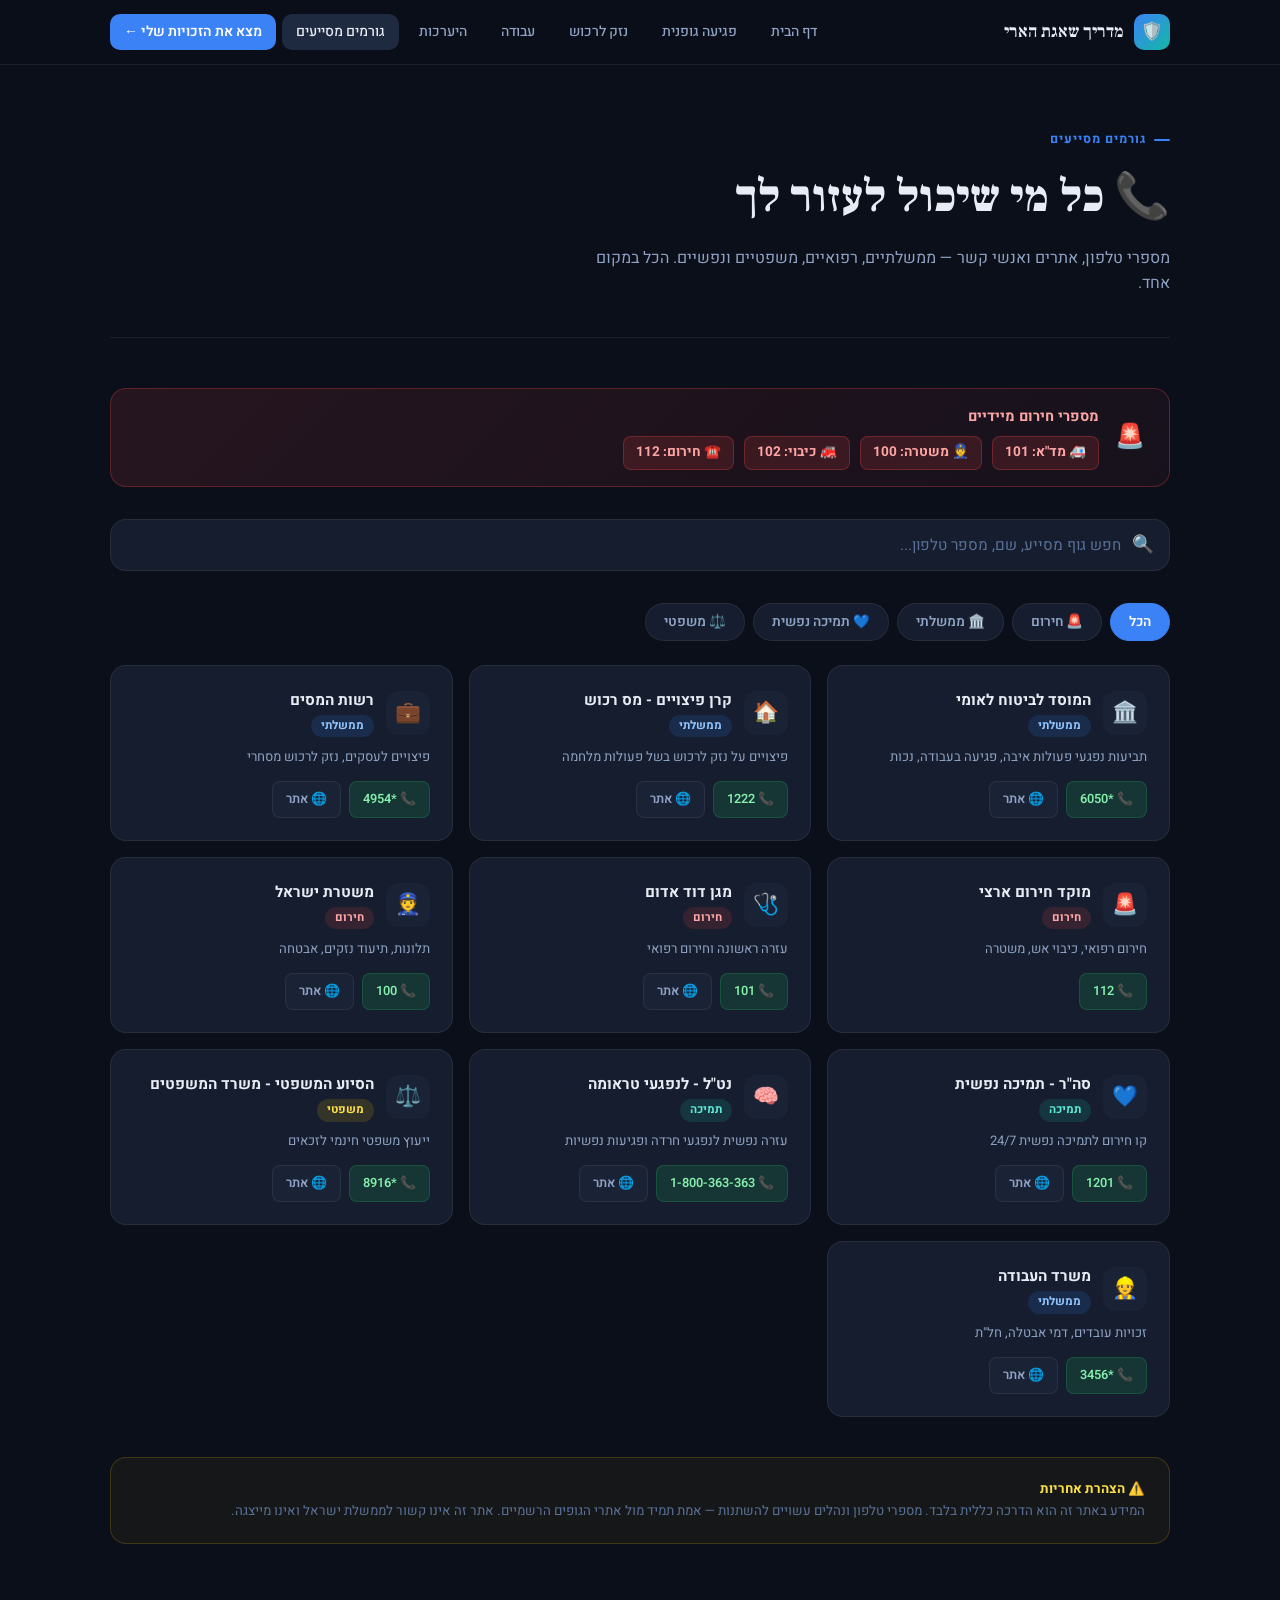
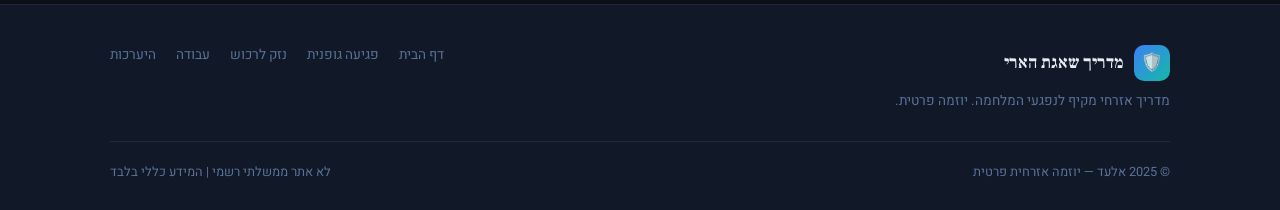
==== commit b1b3768f: "Add files via upload" ====
--- a/pages/contacts.html
+++ b/pages/contacts.html
@@ -1253,7 +1253,7 @@
 </footer>
 
 <script>
-// ===== DATA =====
+// ===== WIZARD TREE =====
 const WIZARD_TREE = {
   start: {
     question: "מה קרה לך?",
@@ -1263,7 +1263,9 @@
       { text: "הרכב שלי ניזוק", icon: "🚗", next: "vehicle" },
       { text: "יש לי בעיות בעבודה", icon: "💼", next: "work_type" },
       { text: "עסק שלי נפגע", icon: "🏪", next: "business" },
-      { text: "נזק נפשי / חרדה", icon: "🧠", next: "mental" }
+      { text: "נזק נפשי / חרדה", icon: "🧠", next: "result_mental" },
+      { text: "פונתי מהדירה", icon: "🚪", next: "result_evac" },
+      { text: "דירה חדשה מקבלן", icon: "🏗️", next: "result_contractor" }
     ]
   },
   injury_type: {
@@ -1272,7 +1274,7 @@
       { text: "נפצעתי מרסיסים / פגז", icon: "💥", next: "result_injury_shrapnel" },
       { text: "נפגעתי בריצה למרחב מוגן", icon: "🏃", next: "result_injury_shelter" },
       { text: "גל הדף / לחץ", icon: "💨", next: "result_injury_blast" },
-      { text: "חרדה חריפה / התקף פאניקה", icon: "😰", next: "result_mental_acute" }
+      { text: "חרדה חריפה / התקף פאניקה", icon: "😰", next: "result_mental" }
     ]
   },
   property_type: {
@@ -1300,295 +1302,228 @@
     ]
   },
   business: {
-    question: null,
-    result: "business"
-  },
-  mental: {
-    question: null,
-    result: "mental"
-  }
-};
-
-const WIZARD_RESULTS = {
-  result_injury_shrapnel: {
-    icon: "🚨",
-    title: "פגיעת רסיסים / פגז",
-    subtitle: "זכאי לפיצויים מביטוח לאומי כנפגע פעולת איבה",
-    urgency: "danger",
-    steps: [
-      { title: "פנה לחדר מיון מיד", desc: "קבל אישור רפואי המציין במפורש שמדובר בפגיעת פעולת איבה. שמור את כל המסמכים." },
-      { title: "הגש תביעה לביטוח לאומי", desc: "תביעה כ'נפגע פעולות איבה' - מזכה בטיפול רפואי, דמי מחלה ופיצויים. יש לך 12 חודשים." },
-      { title: "תעד את הפציעה", desc: "צלם את הפציעה, שמור חשבוניות רפואיות, ורשום בדיוק מה קרה, מתי ואיפה." },
-      { title: "שכור עו\"ד נזקי גוף", desc: "בתביעות נזקי גוף כדאי לעבוד עם עו\"ד המתמחה בתביעות נגד המדינה." }
-    ],
-    contacts: [
-      { name: "ביטוח לאומי", phone: "*6050" },
-      { name: "מד\"א חירום", phone: "101" }
-    ]
-  },
-  result_injury_shelter: {
-    icon: "🏃",
-    title: "פגיעה בריצה למרחב מוגן",
-    subtitle: "ייתכן ותוכר כנפגע פעולת איבה - תלוי בנסיבות",
-    urgency: "warning",
-    steps: [
-      { title: "פנה לקבלת טיפול רפואי", desc: "קבל תיעוד רפואי המציין שהפציעה נגרמה כתוצאה ישירה מהתרעת אזעקה." },
-      { title: "הגש תביעה לביטוח לאומי", desc: "ביטוח לאומי מכיר בחלק מהמקרים האלו. הגש תביעה ואל תוותר מראש. ניתן לערער." },
-      { title: "ציין את הנסיבות במדויק", desc: "חשוב לציין שהפגיעה אירעה במהלך ריצה למרחב מוגן בעקבות אזעקה מאושרת." },
-      { title: "בקש עדים", desc: "אם היו עדים לאירוע, שמור את פרטיהם - זה יחזק את התביעה שלך." }
-    ],
-    contacts: [
-      { name: "ביטוח לאומי", phone: "*6050" },
-      { name: "סיוע משפטי", phone: "*8916" }
-    ]
-  },
-  result_injury_blast: {
-    icon: "💨",
-    title: "פגיעה מגל הדף",
-    subtitle: "זכאי לטיפול ותביעה כנפגע פעולת איבה",
-    urgency: "warning",
-    steps: [
-      { title: "פנה לרופא מיד", desc: "גל הדף יכול לגרום לנזקי שמיעה, ריאות ומוח שאינם נראים לעין. חשוב לבדוק." },
-      { title: "תעד את המיקום בזמן האירוע", desc: "רשום את הכתובת המדויקת, שעה ותאריך. ייתכן שיהיה צורך בחוות דעת טכנית." },
-      { title: "הגש תביעה לביטוח לאומי", desc: "פגיעות גל הדף מוכרות כפגיעת פעולת איבה כשמוכח קשר ישיר." },
-      { title: "בדיקת שמיעה ונוירולוגית", desc: "בקש בדיקות ספציפיות - נזק שמיעה ונזק נוירולוגי עשויים להתגלות רק לאחר מספר ימים." }
-    ],
-    contacts: [
-      { name: "ביטוח לאומי", phone: "*6050" },
-      { name: "מד\"א", phone: "101" }
-    ]
-  },
-  result_mental_acute: {
-    icon: "💙",
-    title: "חרדה חריפה / פגיעה נפשית",
-    subtitle: "פגיעות נפשיות מוכרות ויש לך זכויות מלאות",
-    urgency: "info",
-    steps: [
-      { title: "פנה לקבלת עזרה מיידית", desc: "צור קשר עם נט\"ל (1-800-363-363) או סה\"ר (1201). פנייה ראשונה לא מחייבת אותך לכלום." },
-      { title: "בקש אשפוז / טיפול ברפואה ציבורית", desc: "ביטוח הבריאות מכסה טיפול פסיכיאטרי ופסיכולוגי. בקש הפניה מרופא המשפחה." },
-      { title: "תעד פניות ואבחונים", desc: "שמור תיעוד של כל פנייה לטיפול - יהיה נחוץ לתביעה." },
-      { title: "שקול תביעה לביטוח לאומי", desc: "נכות נפשית הנגרמת מפעולת מלחמה מוכרת - ייעץ עם עו\"ד." }
-    ],
-    contacts: [
-      { name: "נט\"ל", phone: "1-800-363-363" },
-      { name: "סה\"ר", phone: "1201" }
-    ]
-  },
-  result_property_direct: {
-    icon: "🏚️",
-    title: "פגיעה ישירה בנכס",
-    subtitle: "פנה מיד לקרן פיצויים מס רכוש",
-    urgency: "danger",
-    steps: [
-      { title: "אל תיכנס לנכס לפני קבלת אישור", desc: "יש לבקש בדיקת בטיחות מהרשות המקומית לפני כניסה לנכס שנפגע." },
-      { title: "צלם את הנזק לפני כל תיקון", desc: "תיעוד חזותי מפורט הוא הבסיס לתביעה. צלם מכל זווית, כולל הנזק הפנימי." },
-      { title: "הגש תביעה לקרן פיצויים מס רכוש", desc: "מגישים דרך רשות המסים. יש לעשות זאת תוך 3 חודשים מיום הנזק. הטפסים באתר gov.il." },
-      { title: "הזמן שמאי מוסמך", desc: "ממליצים לשכור שמאי רכוש פרטי בנוסף לשמאי של הרשות - לבקרה על שווי הנזק." },
-      { title: "שמור כל קבלה", desc: "הוצאות פינוי, אחסון, מגורים זמניים - כל אלו עשויים להיות ניתנים לפיצוי." }
-    ],
-    contacts: [
-      { name: "קרן פיצויים מס רכוש", phone: "1222" },
-      { name: "רשות המסים", phone: "*4954" }
-    ]
-  },
-  result_property_blast: {
-    icon: "🪟",
-    title: "נזק מגל הדף",
-    subtitle: "שמשות שבורות, קירות סדוקים, דלתות - הכל ניתן לתביעה",
-    urgency: "warning",
-    steps: [
-      { title: "תעד לפני תיקון", desc: "צלם כל נזק לפני שמזמינים תיקון. שמור ווטסאפ, מסרונים, תמונות עם חותמת תאריך." },
-      { title: "פנה לחברת הביטוח שלך", desc: "ראשית פנה לביטוח הדירה. בדוק אם יש כיסוי למלחמה בפוליסה." },
-      { title: "הגש תביעה לקרן פיצויים", desc: "גם אם יש ביטוח, ניתן להגיש לקרן פיצויים. ייתכן כיסוי על הפרשים." },
-      { title: "הגש תוך 3 חודשים", desc: "המועד האחרון לתביעה הוא 3 חודשים מיום הנזק. אל תחכה." }
-    ],
-    contacts: [
-      { name: "קרן פיצויים מס רכוש", phone: "1222" }
-    ]
-  },
-  result_property_rented: {
-    icon: "🏢",
-    title: "דירה שכורה שניזוקה",
-    subtitle: "הבעלים מגיש על המבנה - אתה על התכולה",
-    urgency: "info",
-    steps: [
-      { title: "הודע לבעל הדירה מיד", desc: "שלח הודעה בכתב (ווטסאפ מספיק) עם תמונות. תעד את התקשורת." },
-      { title: "תבע על רכושך האישי", desc: "אתה רשאי לתבוע פיצויים על רכוש אישי שניזוק. הגש לקרן פיצויים בנפרד מהבעלים." },
-      { title: "בדוק ביטוח תכולה", desc: "אם יש לך ביטוח תכולה - פנה אליו ראשית. אם לא - שקול לקנות בעתיד." },
-      { title: "בקש הפחתה בשכירות", desc: "אם הדירה לא ראויה למגורים בתקופת התיקון, בקש הפחתה בשכר הדירה בכתב." }
-    ],
-    contacts: [
-      { name: "קרן פיצויים מס רכוש", phone: "1222" },
-      { name: "סיוע משפטי", phone: "*8916" }
-    ]
-  },
-  result_property_contents: {
-    icon: "📦",
-    title: "נזק לרכוש אישי בדירה",
-    subtitle: "ניתן לתבוע על ציוד אישי שניזוק",
-    urgency: "info",
-    steps: [
-      { title: "ערוך רשימת נזקים", desc: "פרט כל פריט שניזוק - עם שווי משוער. חפש מחירים מקוונים לתיעוד." },
-      { title: "צלם את הפריטים שניזוקו", desc: "לפני השלכה - צלם. אחרי - שמור פריטים ניזוקים כל עוד אפשר לצורך שמאות." },
-      { title: "הגש לחברת הביטוח", desc: "ביטוח תכולה מכסה רכוש אישי. בדוק אם הפוליסה שלך כוללת כיסוי מלחמה." },
-      { title: "הגש לקרן פיצויים", desc: "במקרים בהם הביטוח לא מכסה, ניתן לפנות לקרן פיצויים מס רכוש." }
-    ],
-    contacts: [
-      { name: "קרן פיצויים מס רכוש", phone: "1222" }
-    ]
-  },
-  result_vehicle_damaged: {
-    icon: "🚗",
-    title: "רכב ניזוק / נשרף",
-    subtitle: "כיסוי ביטוחי + פיצוי ממשלתי",
-    urgency: "warning",
-    steps: [
-      { title: "הגש תביעה לחברת הביטוח", desc: "פנה לביטוח הרכב. ודא שיש כיסוי מיוחד למקרי מלחמה - לא כולם כוללים." },
-      { title: "הגש גם לקרן פיצויים", desc: "ניתן להגיש לרשות המסים גם אם יש ביטוח - לכיסוי ההפרשים." },
-      { title: "תעד לפני גרירה", desc: "צלם לפני שהרכב נגרר. שמור הודעת האירוע מהמשטרה." },
-      { title: "בקש ממוסך שומת נזק בכתב", desc: "שמאי מטעמך לצד שמאי הביטוח נותן ביטחון שהפיצוי יהיה מלא." }
-    ],
-    contacts: [
-      { name: "קרן פיצויים מס רכוש", phone: "1222" },
-      { name: "רשות המסים", phone: "*4954" }
-    ]
-  },
-  result_vehicle_accident: {
-    icon: "💥",
-    title: "תאונת דרכים בגלל אזעקה",
-    subtitle: "זכאי לפיצוי מקרן נפגעי תאונות וביטוח",
-    urgency: "warning",
-    steps: [
-      { title: "הגש דו\"ח תאונה במשטרה", desc: "חשוב לציין במפורש שהאזעקה גרמה לתאונה. זה ישפיע על כיסוי הביטוח." },
-      { title: "פנה לחברת הביטוח", desc: "תאונות הנגרמות מריצה לממ\"ד עשויות להיות מוכרות בתנאים מסוימים." },
-      { title: "שמור תיעוד רפואי", desc: "אם נפצעת - תעד את הפציעות ופנה לביטוח לאומי כנפגע תאונת דרכים." }
-    ],
-    contacts: [
-      { name: "משטרה", phone: "100" },
-      { name: "ביטוח לאומי", phone: "*6050" }
-    ]
-  },
-  result_work_absence: {
-    icon: "🏢",
-    title: "לא יכול להגיע לעבודה",
-    subtitle: "יש הגנות חוקיות בזמן מלחמה",
-    urgency: "info",
-    steps: [
-      { title: "עדכן את המעסיק בכתב", desc: "שלח הודעה בכתב על הסיבה להיעדרות. שמור עותק לעצמך." },
-      { title: "בדוק זכאות לדמי אבטלה", desc: "אם אזור מגוריך מוכרז כמוגבל, ייתכן זכאות לדמי אבטלה מביטוח לאומי." },
-      { title: "קרא תקנות שעת חירום", desc: "בזמן מלחמה יש תקנות מיוחדות המגנות על עובדים שלא יכולים להגיע לעבודה." },
-      { title: "פנה לסיוע משפטי בסכסוך", desc: "אם המעסיק מאיים בפיטורים - פנה מיד לסיוע משפטי או ייעוץ בהסתדרות." }
-    ],
-    contacts: [
-      { name: "משרד העבודה", phone: "*3456" },
-      { name: "ביטוח לאומי", phone: "*6050" }
-    ]
-  },
-  result_work_fired: {
-    icon: "📋",
-    title: "פוטרת / חל\"ת בגלל המלחמה",
-    subtitle: "יש לך זכויות - בדוק לפני שמוותר",
-    urgency: "warning",
-    steps: [
-      { title: "בדוק אם קיבלת פיטורים כחוק", desc: "פיטורים בזמן מלחמה דורשים הליך חוקי. בקש הודעה בכתב." },
-      { title: "הגש לדמי אבטלה מיד", desc: "הגש תביעה לביטוח לאומי ב-30 הימים הראשונים. כל יום שעובר מקטין את הכיסוי." },
-      { title: "בדוק זכויות פיצויים", desc: "בפיטורים שלא כדין - זכאי לפיצויים. בחל\"ת - בדוק אם מרצון או כפוי." },
-      { title: "פנה לסיוע משפטי", desc: "פיטורים בגלל מלחמה דורשים בחינה - לא כל מקרה חוקי." }
-    ],
-    contacts: [
-      { name: "ביטוח לאומי", phone: "*6050" },
-      { name: "משרד העבודה", phone: "*3456" },
-      { name: "סיוע משפטי", phone: "*8916" }
-    ]
-  },
-  result_work_unpaid: {
-    icon: "💰",
-    title: "מעסיק לא משלם שכר",
-    subtitle: "הפרת חוק עבודה - יש מה לעשות",
-    urgency: "danger",
-    steps: [
-      { title: "שלח מכתב דרישה בכתב", desc: "דרוש שכרך בכתב עם תאריך. זה יוצר עילה חוקית לתביעה." },
-      { title: "הגש תלונה למשרד העבודה", desc: "ניתן להגיש תלונה על מעסיק שלא משלם - יש לו יכולות אכיפה." },
-      { title: "פנה לסיוע משפטי", desc: "תביעה בבית דין לעבודה היא מהירה יחסית ולא דורשת עו\"ד בהכרח." }
-    ],
-    contacts: [
-      { name: "משרד העבודה", phone: "*3456" },
-      { name: "סיוע משפטי", phone: "*8916" }
-    ]
-  },
-  business: {
-    icon: "🏪",
-    title: "עסק שנפגע",
-    subtitle: "פיצויים לבעלי עסקים דרך רשות המסים",
-    urgency: "warning",
-    steps: [
-      { title: "תעד הפסדי הכנסה", desc: "שמור מסמכים חשבונאיים - השוואת מחזורים, הוצאות מיוחדות, נזקים לציוד." },
-      { title: "פנה לרשות המסים", desc: "יש תכנית פיצויים לעסקים שנפגעו - דרך רשות המסים ורשות לפיתוח כלכלי." },
-      { title: "בקש הלוואות מסובסדות", desc: "בנק ישראל ומשרד האוצר מפעילים תכניות הלוואות לעסקים בזמן חירום." },
-      { title: "שכור רו\"ח לתביעה", desc: "בתביעות עסקיות מורכבות - רואה חשבון שמכיר פיצויי מלחמה יגדיל את הפיצוי שתקבל." }
-    ],
-    contacts: [
-      { name: "רשות המסים", phone: "*4954" },
-      { name: "סיוע משפטי", phone: "*8916" }
-    ]
-  },
-  mental: {
-    icon: "💙",
-    title: "פגיעה נפשית / חרדה",
-    subtitle: "אתה לא לבד - יש מקצוענים שמחכים לעזור",
-    urgency: "info",
-    steps: [
-      { title: "צור קשר עם נט\"ל עכשיו", desc: "קו חירום לנפגעי טראומה - 1-800-363-363. חינמי, אנונימי, מקצועי." },
-      { title: "פנה לרופא המשפחה", desc: "בקש הפניה לפסיכולוג / פסיכיאטר דרך קופת החולים. זה כלול בסל הבריאות." },
-      { title: "שקול EMDR / CBT", desc: "טיפולים ממוקדי טראומה הוכחו כיעילים. שאל את המטפל על שיטות אלו." },
-      { title: "בנה רשת תמיכה", desc: "שתף בני משפחה וחברים קרובים. בידוד מחמיר טראומה." }
-    ],
-    contacts: [
-      { name: "נט\"ל", phone: "1-800-363-363" },
-      { name: "סה\"ר", phone: "1201" }
+    question: "מה קרה לעסק?",
+    options: [
+      { text: "נזק פיזי לעסק", icon: "🔥", next: "result_business_damage" },
+      { text: "הפסדי הכנסה", icon: "📉", next: "result_business_income" }
     ]
   }
 };
 
-// ===== WIZARD STATE =====
+const WIZARD_RESULTS = {
+  result_injury_shrapnel: {
+    icon: "🚨", title: "פגיעת רסיסים / פגז",
+    subtitle: "זכאי לפיצויים מלאים מביטוח לאומי כנפגע פעולת איבה",
+    steps: [
+      { title: "פנה לחדר מיון מיד", desc: "בקש שיירשם 'פגיעת פעולת איבה'. שמור את כל המסמכים הרפואיים." },
+      { title: "הגש תביעה לביטוח לאומי", desc: "תביעה כ'נפגע פעולות איבה'. יש לך 12 חודשים. ניתן אונליין בbtl.gov.il." },
+      { title: "תעד את הפציעה", desc: "צלם, שמור חשבוניות, רשום בדיוק מה קרה, מתי ואיפה." },
+      { title: "שקול עו\"ד נזקי גוף", desc: "בפגיעות קשות — עו\"ד עובד על אחוז מהפיצוי בלבד." }
+    ],
+    contacts: [{ name: "ביטוח לאומי", phone: "*6050" }, { name: "מד\"א", phone: "101" }],
+    links: [{ label: "ביטוח לאומי", url: "https://www.btl.gov.il" }]
+  },
+  result_injury_shelter: {
+    icon: "🏃", title: "פגיעה בריצה למרחב מוגן",
+    subtitle: "ייתכן ותוכר כנפגע פעולת איבה — אל תוותר מראש",
+    steps: [
+      { title: "קבל תיעוד רפואי מפורט", desc: "ציין שהפגיעה אירעה בריצה לממ\"ד בעקבות אזעקה מאושרת." },
+      { title: "אסוף עדים", desc: "שם וטלפון של עדים — מחזק משמעותית את התביעה." },
+      { title: "הגש לביטוח לאומי ואל תוותר", desc: "גם אם נדחית — יש זכות ערעור. פנה לסיוע משפטי." }
+    ],
+    contacts: [{ name: "ביטוח לאומי", phone: "*6050" }, { name: "סיוע משפטי", phone: "*8916" }],
+    links: [{ label: "ביטוח לאומי", url: "https://www.btl.gov.il" }]
+  },
+  result_injury_blast: {
+    icon: "💨", title: "פגיעה מגל הדף",
+    subtitle: "נזקים שאינם נראים לעין — חובה לבדוק",
+    steps: [
+      { title: "בדיקת שמיעה + נוירולוגית מיד", desc: "נזקים מתגלים רק לאחר ימים — בדוק מוקדם." },
+      { title: "תעד מיקומך בזמן הפיצוץ", desc: "כתובת מדויקת, שעה, מרחק — כל הפרטים נחוצים לתביעה." },
+      { title: "הגש לביטוח לאומי כנפגע פעולת איבה", desc: "גל הדף ממקור מלחמתי מוכר ישירות." }
+    ],
+    contacts: [{ name: "ביטוח לאומי", phone: "*6050" }, { name: "מד\"א", phone: "101" }],
+    links: [{ label: "ביטוח לאומי", url: "https://www.btl.gov.il" }]
+  },
+  result_mental: {
+    icon: "💙", title: "פגיעה נפשית / חרדה",
+    subtitle: "אתה לא לבד — יש מקצוענים שמחכים לעזור",
+    steps: [
+      { title: "צור קשר עם נט\"ל עכשיו", desc: "קו חירום: 1-800-363-363. חינמי, אנונימי, 24/7." },
+      { title: "פנה לרופא המשפחה", desc: "בקש הפניה לפסיכולוג / פסיכיאטר — כלול בסל הבריאות." },
+      { title: "תעד כל פנייה ואבחון", desc: "סיכומי ביקורים — יהיו נחוצים לתביעת נכות עתידית." }
+    ],
+    contacts: [{ name: "נט\"ל", phone: "1-800-363-363" }, { name: "סה\"ר", phone: "1201" }],
+    links: [{ label: "אתר נט\"ל", url: "https://www.natal.org.il" }]
+  },
+  result_property_direct: {
+    icon: "🏚️", title: "פגיעה ישירה בנכס",
+    subtitle: "פנה מיד לקרן פיצויים מס רכוש — 3 חודשים להגשה",
+    steps: [
+      { title: "אל תיכנס לפני אישור בטיחות", desc: "בקש בדיקת מבנה מהרשות המקומית לפני כניסה." },
+      { title: "תעד הכל לפני כל תיקון", desc: "צלם מכל זווית. חותמת תאריך. שמור בענן." },
+      { title: "הגש תביעה לקרן פיצויים מס רכוש", desc: "דרך taxes.gov.il. תוך 3 חודשים מיום הנזק." },
+      { title: "הזמן שמאי רכוש", desc: "שמאי מטעמך מוודא שאתה מקבל פיצוי מלא." }
+    ],
+    contacts: [{ name: "קרן פיצויים", phone: "1222" }, { name: "רשות המסים", phone: "*4954" }],
+    links: [{ label: "רשות המסים", url: "https://www.taxes.gov.il" }]
+  },
+  result_property_blast: {
+    icon: "🪟", title: "נזק מגל הדף",
+    subtitle: "שמשות, קירות, דלתות — הכל ניתן לתביעה",
+    steps: [
+      { title: "תעד לפני כל תיקון", desc: "צלם כל נזק לפני שמישהו נוגע." },
+      { title: "פנה לביטוח הדירה", desc: "בדוק אם הפוליסה כוללת כיסוי נזקי מלחמה." },
+      { title: "הגש גם לקרן פיצויים", desc: "גם אם הביטוח שילם — ניתן לתבוע את ההפרש. תוך 3 חודשים." }
+    ],
+    contacts: [{ name: "קרן פיצויים", phone: "1222" }],
+    links: [{ label: "רשות המסים", url: "https://www.taxes.gov.il" }]
+  },
+  result_property_rented: {
+    icon: "🏢", title: "דירה שכורה שניזוקה",
+    subtitle: "בעל הנכס על המבנה — אתה על הרכוש האישי",
+    steps: [
+      { title: "הודע לבעל הדירה בכתב מיידית", desc: "ווטסאפ עם תמונות מספיק — שמור עותק." },
+      { title: "תבע על רכושך האישי בנפרד", desc: "הגש לקרן פיצויים בנפרד מבעל הדירה." },
+      { title: "בקש הפחתה בשכירות", desc: "אם הדירה אינה ראויה למגורים — בקש הפחתה בכתב." }
+    ],
+    contacts: [{ name: "קרן פיצויים", phone: "1222" }, { name: "סיוע משפטי", phone: "*8916" }],
+    links: []
+  },
+  result_property_contents: {
+    icon: "📦", title: "נזק לרכוש אישי",
+    subtitle: "ניתן לתבוע על ציוד אישי שניזוק",
+    steps: [
+      { title: "ערוך רשימת נזקים מפורטת", desc: "שם פריט + שווי (חפש מחיר אונליין). כמה שיותר פרטים." },
+      { title: "אל תזרוק פריטים ניזוקים", desc: "שמאי צריך לראות את הנזק — שמור הכל עד שמאות." },
+      { title: "פנה לביטוח תכולה — ואם אין: לקרן פיצויים", desc: "ביטוח תכולה מכסה רכוש אישי. אם לא קיים — קרן פיצויים." }
+    ],
+    contacts: [{ name: "קרן פיצויים", phone: "1222" }],
+    links: []
+  },
+  result_vehicle_damaged: {
+    icon: "🚗", title: "רכב ניזוק / נשרף",
+    subtitle: "ביטוח + קרן פיצויים — אפשר לתבוע גם וגם",
+    steps: [
+      { title: "צלם לפני גרירה", desc: "תמונות נזק, לוחית רישוי, הסביבה. חותמת תאריך." },
+      { title: "פנה לחברת הביטוח", desc: "בדוק אם הפוליסה כוללת כיסוי נזקי מלחמה / רסיסים." },
+      { title: "הגש לקרן פיצויים בנוסף", desc: "גם אם הביטוח כיסה חלק — ניתן לתבוע ההפרש. תוך 3 חודשים." }
+    ],
+    contacts: [{ name: "קרן פיצויים", phone: "1222" }, { name: "רשות המסים", phone: "*4954" }],
+    links: [{ label: "רשות המסים", url: "https://www.taxes.gov.il" }]
+  },
+  result_vehicle_accident: {
+    icon: "💥", title: "תאונה בגלל אזעקה",
+    subtitle: "דווח למשטרה עם ציון הסיבה",
+    steps: [
+      { title: "הגש דו\"ח תאונה במשטרה", desc: "ציין שהאזעקה גרמה לתאונה — משפיע על כיסוי הביטוח." },
+      { title: "פנה לחברת הביטוח", desc: "תאונות מריצה לממ\"ד עשויות להיות מוכרות בתנאים מסוימים." }
+    ],
+    contacts: [{ name: "משטרה", phone: "100" }, { name: "ביטוח לאומי", phone: "*6050" }],
+    links: []
+  },
+  result_work_absence: {
+    icon: "🏢", title: "לא יכול להגיע לעבודה",
+    subtitle: "יש הגנות חוקיות בזמן חירום לאומי",
+    steps: [
+      { title: "עדכן את המעסיק בכתב מיידית", desc: "ציין סיבה מדויקת. שמור עותק." },
+      { title: "בדוק אם אזורך מוכרז כמוגבל", desc: "אזור מוכרז → זכאות לדמי אבטלה גם ללא פיטורים." },
+      { title: "פנה לביטוח לאומי לבדיקת זכאות", desc: "דמי אבטלה, חל\"ת, תשלום מיוחד — בדוק מה מגיע." }
+    ],
+    contacts: [{ name: "משרד העבודה", phone: "*3456" }, { name: "ביטוח לאומי", phone: "*6050" }],
+    links: [{ label: "ביטוח לאומי", url: "https://www.btl.gov.il" }]
+  },
+  result_work_fired: {
+    icon: "📋", title: "פיטורים / חל\"ת",
+    subtitle: "לא כל פיטורים בזמן מלחמה הם חוקיים",
+    steps: [
+      { title: "בקש הודעת פיטורים בכתב", desc: "ללא הודעה כתובה — קשה מאוד לתבוע." },
+      { title: "הגש לדמי אבטלה תוך 30 ימים", desc: "כל יום שעובר מקטין את הזכאות. הגש מיידית." },
+      { title: "בדוק חל\"ת — מרצון או כפוי?", desc: "חל\"ת כפוי = זכאי לדמי אבטלה. הבדל קריטי." }
+    ],
+    contacts: [{ name: "ביטוח לאומי", phone: "*6050" }, { name: "סיוע משפטי", phone: "*8916" }],
+    links: [{ label: "ביטוח לאומי", url: "https://www.btl.gov.il" }]
+  },
+  result_work_unpaid: {
+    icon: "💰", title: "מעסיק לא משלם שכר",
+    subtitle: "הפרת חוק — יש מנגנון אכיפה",
+    steps: [
+      { title: "שלח מכתב דרישה בכתב", desc: "פרט כמה חייבים לך ועבור איזה תקופה. שמור עותק." },
+      { title: "הגש תלונה למשרד העבודה", desc: "יכולים לחקור ולהטיל קנסות על המעסיק." },
+      { title: "הגש תביעה לבית הדין לעבודה", desc: "ניתן ללא עו\"ד. מהיר יחסית." }
+    ],
+    contacts: [{ name: "משרד העבודה", phone: "*3456" }, { name: "סיוע משפטי", phone: "*8916" }],
+    links: []
+  },
+  result_business_damage: {
+    icon: "🏪", title: "נזק פיזי לעסק",
+    subtitle: "קרן פיצויים + דחיית תשלומים ממשלתיים",
+    steps: [
+      { title: "תעד נזקים לפני תיקון", desc: "צלם הכל. רשום רשימת ציוד שניזוק עם שווי משוערך." },
+      { title: "פנה לרשות המסים לפיצוי עסקי", desc: "דרך taxes.gov.il — יש תכנית פיצויים לעסקים." },
+      { title: "בקש דחיית תשלומים", desc: "ניתן לבקש דחיית מע\"מ, מס הכנסה וביטוח לאומי." }
+    ],
+    contacts: [{ name: "רשות המסים", phone: "*4954" }],
+    links: [{ label: "רשות המסים", url: "https://www.taxes.gov.il" }]
+  },
+  result_business_income: {
+    icon: "📉", title: "הפסדי הכנסה לעסק",
+    subtitle: "פיצויים על הפסד הכנסה דרך רשות המסים",
+    steps: [
+      { title: "תעד הפסדי הכנסה", desc: "שמור נתוני חשבונאות: השוואה חודש-על-חודש מהשנה הקודמת." },
+      { title: "פנה לרשות המסים לפיצוי", desc: "יש תכנית פיצויים על הפסד הכנסה לעסקים שנפגעו." },
+      { title: "בדוק הלוואות מסובסדות", desc: "בנק ישראל ומשרד האוצר מפעילים קווי אשראי מוזלים בחירום." }
+    ],
+    contacts: [{ name: "רשות המסים", phone: "*4954" }],
+    links: [{ label: "רשות המסים", url: "https://www.taxes.gov.il" }]
+  },
+  result_evac: {
+    icon: "🚪", title: "פינוי מהדירה",
+    subtitle: "יש לך זכות לדיור חלופי ממומן",
+    steps: [
+      { title: "קבל צו פינוי כתוב מהרשות המקומית", desc: "זה המסמך הבסיסי לכל תביעה על דיור חלופי." },
+      { title: "פנה למחלקת הרווחה של העירייה", desc: "מסייעים במציאת דיור זמני, מלונות ותמיכה כספית." },
+      { title: "שמור כל קבלה על הוצאות פינוי", desc: "שכירות, מלון, הובלה, אחסון — הכל ניתן לפיצוי." },
+      { title: "פנה לקרן פיצויים לכיסוי הוצאות", desc: "קרן פיצויים מס רכוש מכסה גם הוצאות דיור חלופי." }
+    ],
+    contacts: [{ name: "קרן פיצויים", phone: "1222" }, { name: "עיריית רמת גן", phone: "03-6752222" }],
+    links: [{ label: "עיריית רמת גן", url: "https://www.ramat-gan.muni.il" }, { label: "רשות המסים", url: "https://www.taxes.gov.il" }]
+  },
+  result_contractor: {
+    icon: "🏗️", title: "דירה חדשה מקבלן",
+    subtitle: "הפרד בין נזק מלחמה לליקויי קבלן",
+    steps: [
+      { title: "הפרד נזק מלחמה מליקויי בנייה", desc: "נזק מהמלחמה → קרן פיצויים. ליקויים קיימים → אחריות הקבלן." },
+      { title: "שלח הודעה כתובה לקבלן", desc: "דואר רשום / מייל. שומר על זכויותיך תחת חוק המכר." },
+      { title: "הגש לקרן פיצויים על נזקי מלחמה", desc: "בנפרד לחלוטין מהתביעה נגד הקבלן. תוך 3 חודשים." },
+      { title: "שכור שמאי + עו\"ד נדל\"ן", desc: "שמאי שמכיר בנייה ונזקי מלחמה ישפר את הפיצוי." }
+    ],
+    contacts: [{ name: "קרן פיצויים", phone: "1222" }, { name: "סיוע משפטי", phone: "*8916" }],
+    links: [{ label: "רשות המסים", url: "https://www.taxes.gov.il" }]
+  }
+};
+
+// ===== WIZARD ENGINE =====
 let wizardState = { current: "start", history: [] };
 
 function initWizard() {
-  const el = document.getElementById("wizard-content");
-  if (!el) return;
+  if (!document.getElementById("wizard-content")) return;
   renderWizardStep("start");
 }
 
 function renderWizardStep(stepKey) {
   const el = document.getElementById("wizard-content");
   const step = WIZARD_TREE[stepKey];
-  if (!step) return;
-
-  // Update progress
-  const totalSteps = 3;
-  const depth = wizardState.history.length;
-  const progress = Math.min((depth / totalSteps) * 100, 90);
+  if (!step || !el) return;
   const bar = document.getElementById("wizard-progress-bar");
-  if (bar) bar.style.width = progress + "%";
-
-  if (step.result) {
-    renderWizardResult(step.result);
-    return;
-  }
-
+  if (bar) bar.style.width = Math.min((wizardState.history.length / 3) * 90 + 5, 90) + "%";
+  if (step.result) { renderWizardResult(step.result); return; }
   let html = `<div class="wizard-question">${step.question}</div><div class="wizard-options">`;
-  step.options.forEach((opt, i) => {
-    html += `<button class="wizard-option" onclick="wizardChoose('${opt.next}')">
-      <span class="wizard-option-icon">${opt.icon}</span>
-      <span>${opt.text}</span>
-    </button>`;
+  step.options.forEach(opt => {
+    html += `<button class="wizard-option" onclick="window.wizardChoose('${opt.next}')"><span class="wizard-option-icon">${opt.icon}</span><span>${opt.text}</span></button>`;
   });
   html += `</div>`;
-
-  if (wizardState.history.length > 0) {
-    html += `<button class="wizard-back" onclick="wizardBack()">← חזור לשאלה הקודמת</button>`;
-  }
-
+  if (wizardState.history.length > 0) html += `<button class="wizard-back" onclick="window.wizardBack()">← חזור לשאלה הקודמת</button>`;
   el.innerHTML = html;
 }
 
@@ -1596,60 +1531,26 @@
   const el = document.getElementById("wizard-content");
   const bar = document.getElementById("wizard-progress-bar");
   if (bar) bar.style.width = "100%";
-
-  const result = WIZARD_RESULTS[resultKey];
-  if (!result) return;
-
-  let stepsHtml = result.steps.map((s, i) => `
-    <div class="step-item">
-      <div class="step-num">${i + 1}</div>
-      <div class="step-text">
-        <strong>${s.title}</strong>
-        <span>${s.desc}</span>
-      </div>
-    </div>
-  `).join("");
-
-  let contactsHtml = result.contacts.map(c => `
-    <a href="tel:${c.phone}" class="contact-chip">
-      📞 ${c.name} <span class="chip-phone">${c.phone}</span>
-    </a>
-  `).join("");
-
-  el.innerHTML = `
-    <div class="wizard-result">
-      <div class="result-header">
-        <div class="result-icon">${result.icon}</div>
-        <div>
-          <div class="result-title">${result.title}</div>
-          <div class="result-subtitle">${result.subtitle}</div>
-        </div>
-      </div>
-      <div class="step-list">${stepsHtml}</div>
-      <div class="result-contacts">${contactsHtml}</div>
-      <button class="wizard-back" onclick="wizardReset()" style="margin-top:16px">↺ התחל מחדש</button>
-    </div>
-  `;
+  const r = WIZARD_RESULTS[resultKey];
+  if (!r || !el) return;
+  const stepsHtml = r.steps.map((s, i) => `<div class="step-item"><div class="step-num">${i+1}</div><div class="step-text"><strong>${s.title}</strong><span>${s.desc}</span></div></div>`).join("");
+  const contactsHtml = r.contacts.map(c => `<a href="tel:${c.phone}" class="contact-chip">📞 ${c.name} <span class="chip-phone">${c.phone}</span></a>`).join("");
+  const linksHtml = (r.links && r.links.length) ? `<div style="display:flex;gap:8px;flex-wrap:wrap;margin-top:10px">${r.links.map(l=>`<a href="${l.url}" target="_blank" class="contact-chip" style="color:var(--blue)">🌐 ${l.label}</a>`).join("")}</div>` : "";
+  el.innerHTML = `<div class="wizard-result"><div class="result-header"><div class="result-icon">${r.icon}</div><div><div class="result-title">${r.title}</div><div class="result-subtitle">${r.subtitle}</div></div></div><div class="step-list">${stepsHtml}</div><div class="result-contacts">${contactsHtml}</div>${linksHtml}<button class="wizard-back" onclick="window.wizardReset()" style="margin-top:16px">↺ התחל מחדש</button></div>`;
 }
 
 function wizardChoose(next) {
   wizardState.history.push(wizardState.current);
   wizardState.current = next;
   const step = WIZARD_TREE[next];
-  if (step && step.result) {
-    renderWizardResult(step.result);
-  } else {
-    renderWizardStep(next);
-  }
-}
-
+  if (step && step.result) renderWizardResult(step.result);
+  else renderWizardStep(next);
+}
 function wizardBack() {
-  if (wizardState.history.length === 0) return;
-  const prev = wizardState.history.pop();
-  wizardState.current = prev;
-  renderWizardStep(prev);
-}
-
+  if (!wizardState.history.length) return;
+  wizardState.current = wizardState.history.pop();
+  renderWizardStep(wizardState.current);
+}
 function wizardReset() {
   wizardState = { current: "start", history: [] };
   const bar = document.getElementById("wizard-progress-bar");
@@ -1657,101 +1558,90 @@
   renderWizardStep("start");
 }
 
+window.wizardChoose = wizardChoose;
+window.wizardBack = wizardBack;
+window.wizardReset = wizardReset;
+
+// ===== FAQ =====
+function initFAQ() {
+  document.querySelectorAll(".faq-item").forEach(item => {
+    const q = item.querySelector(".faq-question");
+    if (!q) return;
+    q.addEventListener("click", () => {
+      const open = item.classList.contains("open");
+      document.querySelectorAll(".faq-item").forEach(i => i.classList.remove("open"));
+      if (!open) item.classList.add("open");
+    });
+  });
+}
+
+// ===== CHECKLIST =====
+function initChecklists() {
+  document.querySelectorAll(".checklist-item").forEach(item => {
+    const key = "check_" + item.dataset.key;
+    try { if (localStorage.getItem(key) === "1") { item.classList.add("done"); const b = item.querySelector(".checklist-box"); if (b) b.textContent = "✓"; } } catch(e) {}
+    item.addEventListener("click", () => {
+      const done = item.classList.toggle("done");
+      const b = item.querySelector(".checklist-box");
+      if (b) b.textContent = done ? "✓" : "";
+      try { localStorage.setItem(key, done ? "1" : "0"); } catch(e) {}
+    });
+  });
+}
+
+// ===== SEARCH =====
+function initSearch() {
+  const input = document.getElementById("search-input");
+  if (!input) return;
+  input.addEventListener("input", e => {
+    const q = e.target.value.trim().toLowerCase();
+    document.querySelectorAll("[data-searchable]").forEach(card => {
+      card.style.display = (!q || card.textContent.toLowerCase().includes(q)) ? "" : "none";
+    });
+  });
+}
+
+// ===== FILTER TABS =====
+function initFilterTabs(contacts) {
+  document.querySelectorAll(".filter-tab").forEach(tab => {
+    tab.addEventListener("click", () => {
+      document.querySelectorAll(".filter-tab").forEach(t => t.classList.remove("active"));
+      tab.classList.add("active");
+      if (contacts) renderContacts(contacts, tab.dataset.filter);
+    });
+  });
+}
+
 // ===== CONTACTS =====
-async function loadContacts() {
-  const grid = document.getElementById("contacts-grid");
-  if (!grid) return;
-
-  try {
-    const base = getBase();
-    const res = await fetch(base + "data/resources.json");
-    const data = await res.json();
-    renderContacts(data.contacts, "כל");
-    setupContactFilter(data.contacts);
-  } catch (e) {
-    console.warn("Could not load contacts JSON", e);
-  }
-}
-
 function renderContacts(contacts, filter) {
   const grid = document.getElementById("contacts-grid");
   if (!grid) return;
   const filtered = filter === "כל" ? contacts : contacts.filter(c => c.category === filter);
   grid.innerHTML = filtered.map(c => `
-    <div class="contact-card">
+    <div class="contact-card" data-searchable>
       <div class="contact-card-header">
         <div class="contact-card-icon">${c.icon}</div>
-        <div>
-          <div class="contact-card-name">${c.name}</div>
-          <span class="contact-category-badge cat-${c.category}">${c.category}</span>
-        </div>
+        <div><div class="contact-card-name">${c.name}</div><span class="contact-category-badge cat-${c.category}">${c.category}</span></div>
       </div>
       <div class="contact-card-desc">${c.description}</div>
       <div class="contact-card-actions">
         <a href="tel:${c.phone}" class="contact-btn contact-btn-call">📞 ${c.phone}</a>
         ${c.website ? `<a href="${c.website}" target="_blank" class="contact-btn contact-btn-web">🌐 אתר</a>` : ""}
       </div>
-    </div>
-  `).join("");
-}
-
-function setupContactFilter(contacts) {
-  const tabs = document.querySelectorAll(".filter-tab");
-  tabs.forEach(tab => {
-    tab.addEventListener("click", () => {
-      tabs.forEach(t => t.classList.remove("active"));
-      tab.classList.add("active");
-      renderContacts(contacts, tab.dataset.filter);
-    });
-  });
-}
-
-// ===== FAQ =====
-function initFAQ() {
-  const items = document.querySelectorAll(".faq-item");
-  items.forEach(item => {
-    const q = item.querySelector(".faq-question");
-    if (q) {
-      q.addEventListener("click", () => {
-        const isOpen = item.classList.contains("open");
-        items.forEach(i => i.classList.remove("open"));
-        if (!isOpen) item.classList.add("open");
-      });
-    }
-  });
-}
-
-// ===== CHECKLIST =====
-function initChecklists() {
-  const items = document.querySelectorAll(".checklist-item");
-  items.forEach(item => {
-    const key = "check_" + item.dataset.key;
-    if (localStorage.getItem(key) === "1") {
-      item.classList.add("done");
-      const box = item.querySelector(".checklist-box");
-      if (box) box.textContent = "✓";
-    }
-    item.addEventListener("click", () => {
-      const isDone = item.classList.toggle("done");
-      const box = item.querySelector(".checklist-box");
-      if (box) box.textContent = isDone ? "✓" : "";
-      localStorage.setItem(key, isDone ? "1" : "0");
-    });
-  });
-}
-
-// ===== SEARCH =====
-function initSearch() {
-  const input = document.getElementById("search-input");
-  if (!input) return;
-  input.addEventListener("input", (e) => {
-    const q = e.target.value.trim().toLowerCase();
-    const cards = document.querySelectorAll("[data-searchable]");
-    cards.forEach(card => {
-      const text = card.textContent.toLowerCase();
-      card.style.display = (!q || text.includes(q)) ? "" : "none";
-    });
-  });
+    </div>`).join("");
+}
+
+async function loadContacts() {
+  const grid = document.getElementById("contacts-grid");
+  if (!grid) return;
+  try {
+    const isSubPage = window.location.pathname.includes("/pages/");
+    const base = isSubPage ? "../" : "./";
+    const res = await fetch(base + "data/resources.json");
+    const data = await res.json();
+    renderContacts(data.contacts, "כל");
+    initFilterTabs(data.contacts);
+  } catch(e) { initFilterTabs(null); }
 }
 
 // ===== MOBILE MENU =====
@@ -1759,12 +1649,9 @@
   const toggle = document.querySelector(".nav-mobile-toggle");
   const menu = document.getElementById("mobile-nav");
   const close = document.querySelector(".mobile-nav-close");
-  if (toggle && menu) {
-    toggle.addEventListener("click", () => menu.classList.add("open"));
-  }
-  if (close && menu) {
-    close.addEventListener("click", () => menu.classList.remove("open"));
-  }
+  if (toggle && menu) toggle.addEventListener("click", () => menu.classList.add("open"));
+  if (close && menu) close.addEventListener("click", () => menu.classList.remove("open"));
+  document.querySelectorAll(".mobile-nav a").forEach(a => a.addEventListener("click", () => menu && menu.classList.remove("open")));
 }
 
 // ===== HEADER SCROLL =====
@@ -1772,37 +1659,15 @@
   const header = document.querySelector(".header");
   if (!header) return;
   window.addEventListener("scroll", () => {
-    header.style.borderBottomColor = window.scrollY > 10
-      ? "rgba(255,255,255,0.1)"
-      : "rgba(255,255,255,0.07)";
+    header.style.borderBottomColor = window.scrollY > 10 ? "rgba(255,255,255,0.1)" : "rgba(255,255,255,0.07)";
   });
-}
-
-// ===== ACTIVE NAV =====
-function setActiveNav() {
-  const path = window.location.pathname;
-  const links = document.querySelectorAll(".nav a, .mobile-nav a");
-  links.forEach(link => {
-    const href = link.getAttribute("href");
-    if (href && path.endsWith(href)) link.classList.add("active");
-  });
-}
-
-// ===== UTILS =====
-function getBase() {
-  const scripts = document.querySelectorAll("script[src]");
-  for (const s of scripts) {
-    if (s.src.includes("/js/")) {
-      return s.src.split("/js/")[0] + "/";
-    }
-  }
-  return "./";
 }
 
 function scrollToSection(id) {
   const el = document.getElementById(id);
   if (el) el.scrollIntoView({ behavior: "smooth", block: "start" });
 }
+window.scrollToSection = scrollToSection;
 
 // ===== INIT =====
 document.addEventListener("DOMContentLoaded", () => {
@@ -1813,7 +1678,6 @@
   initSearch();
   initMobileMenu();
   initHeaderScroll();
-  setActiveNav();
 });
 
 </script>
